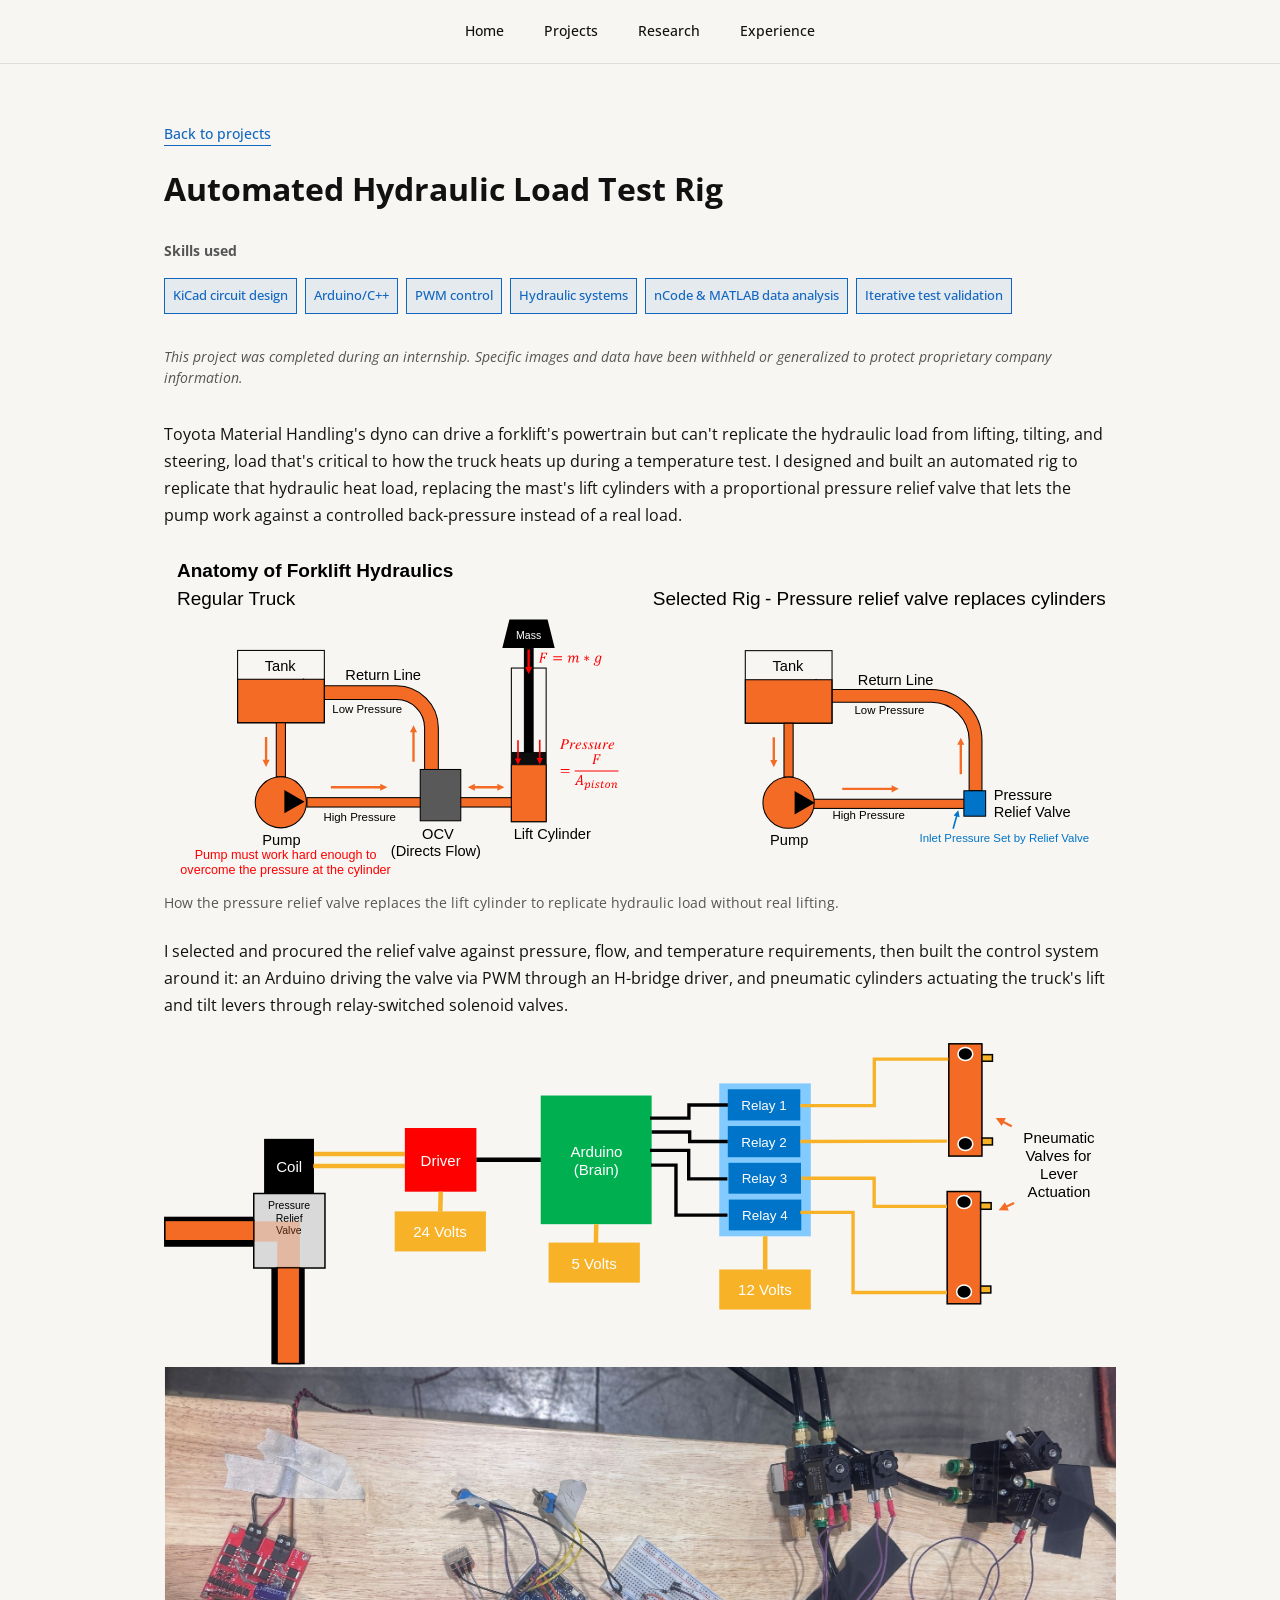
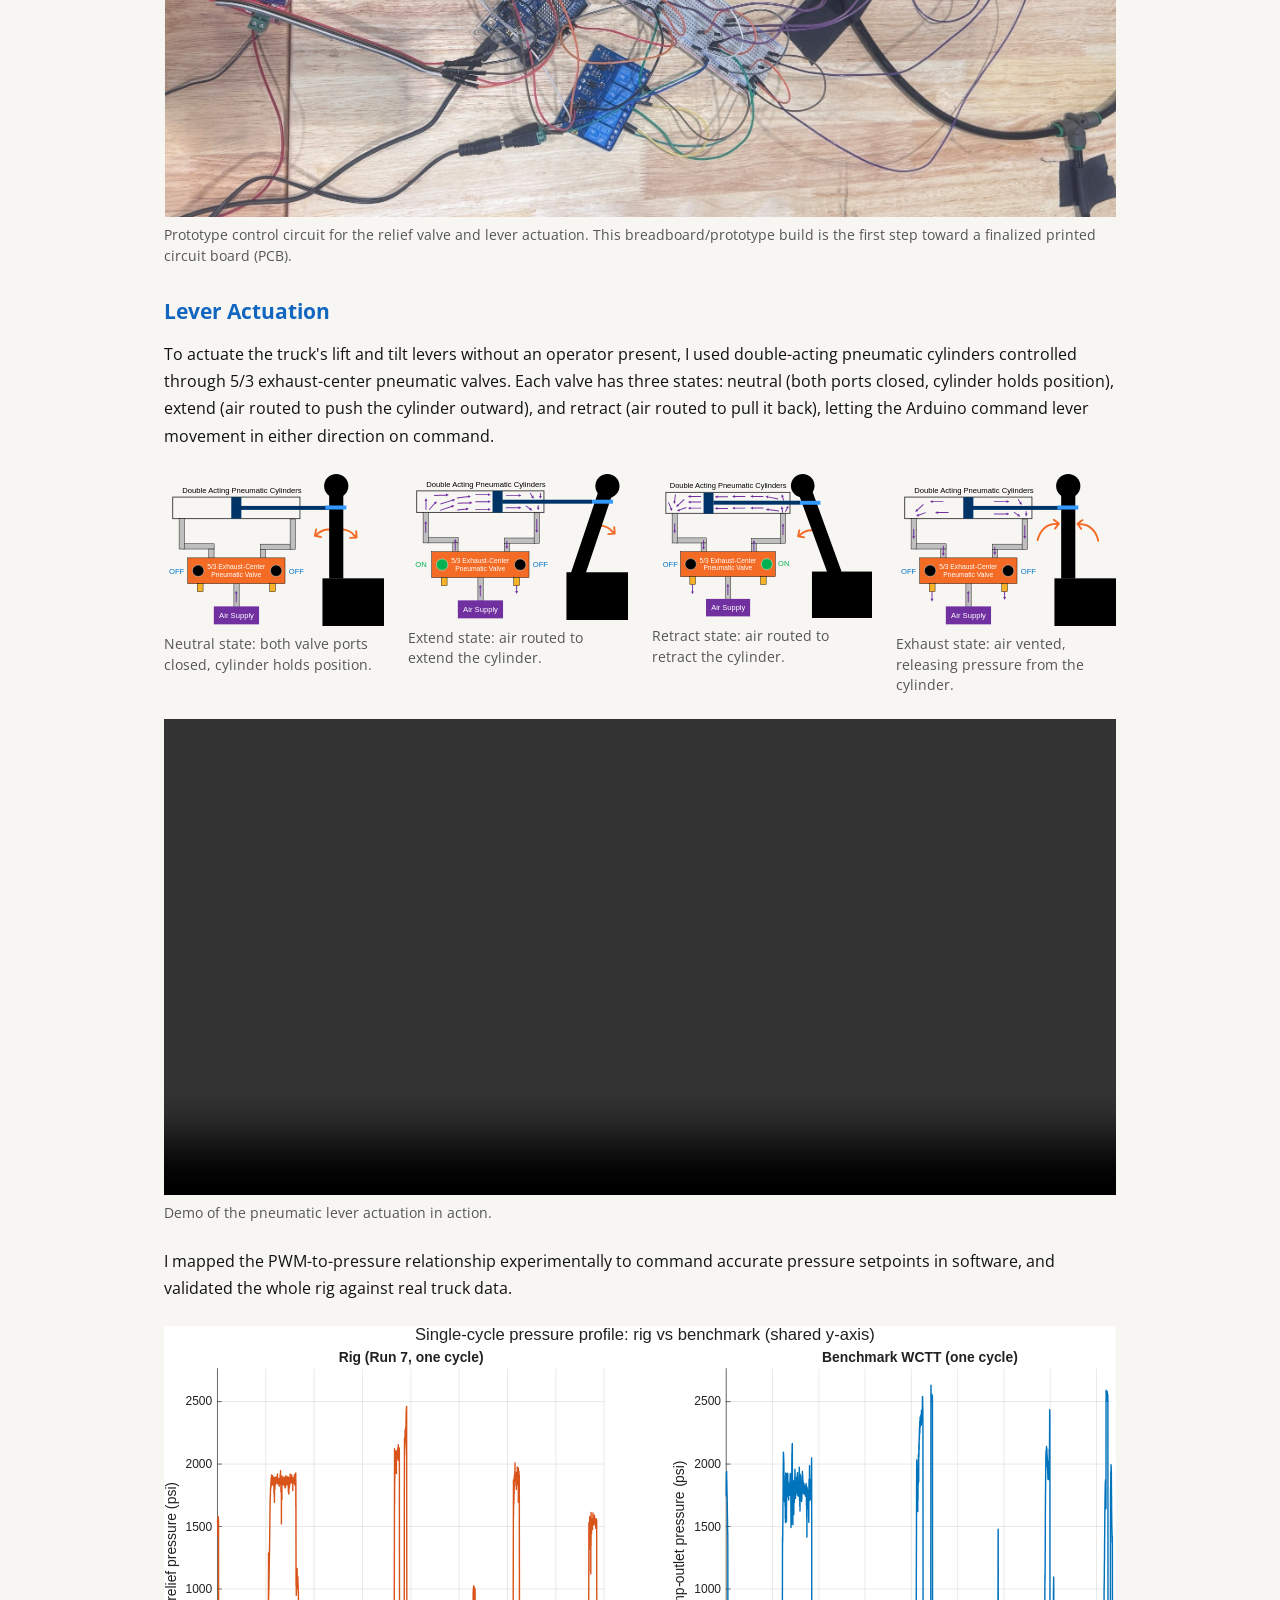
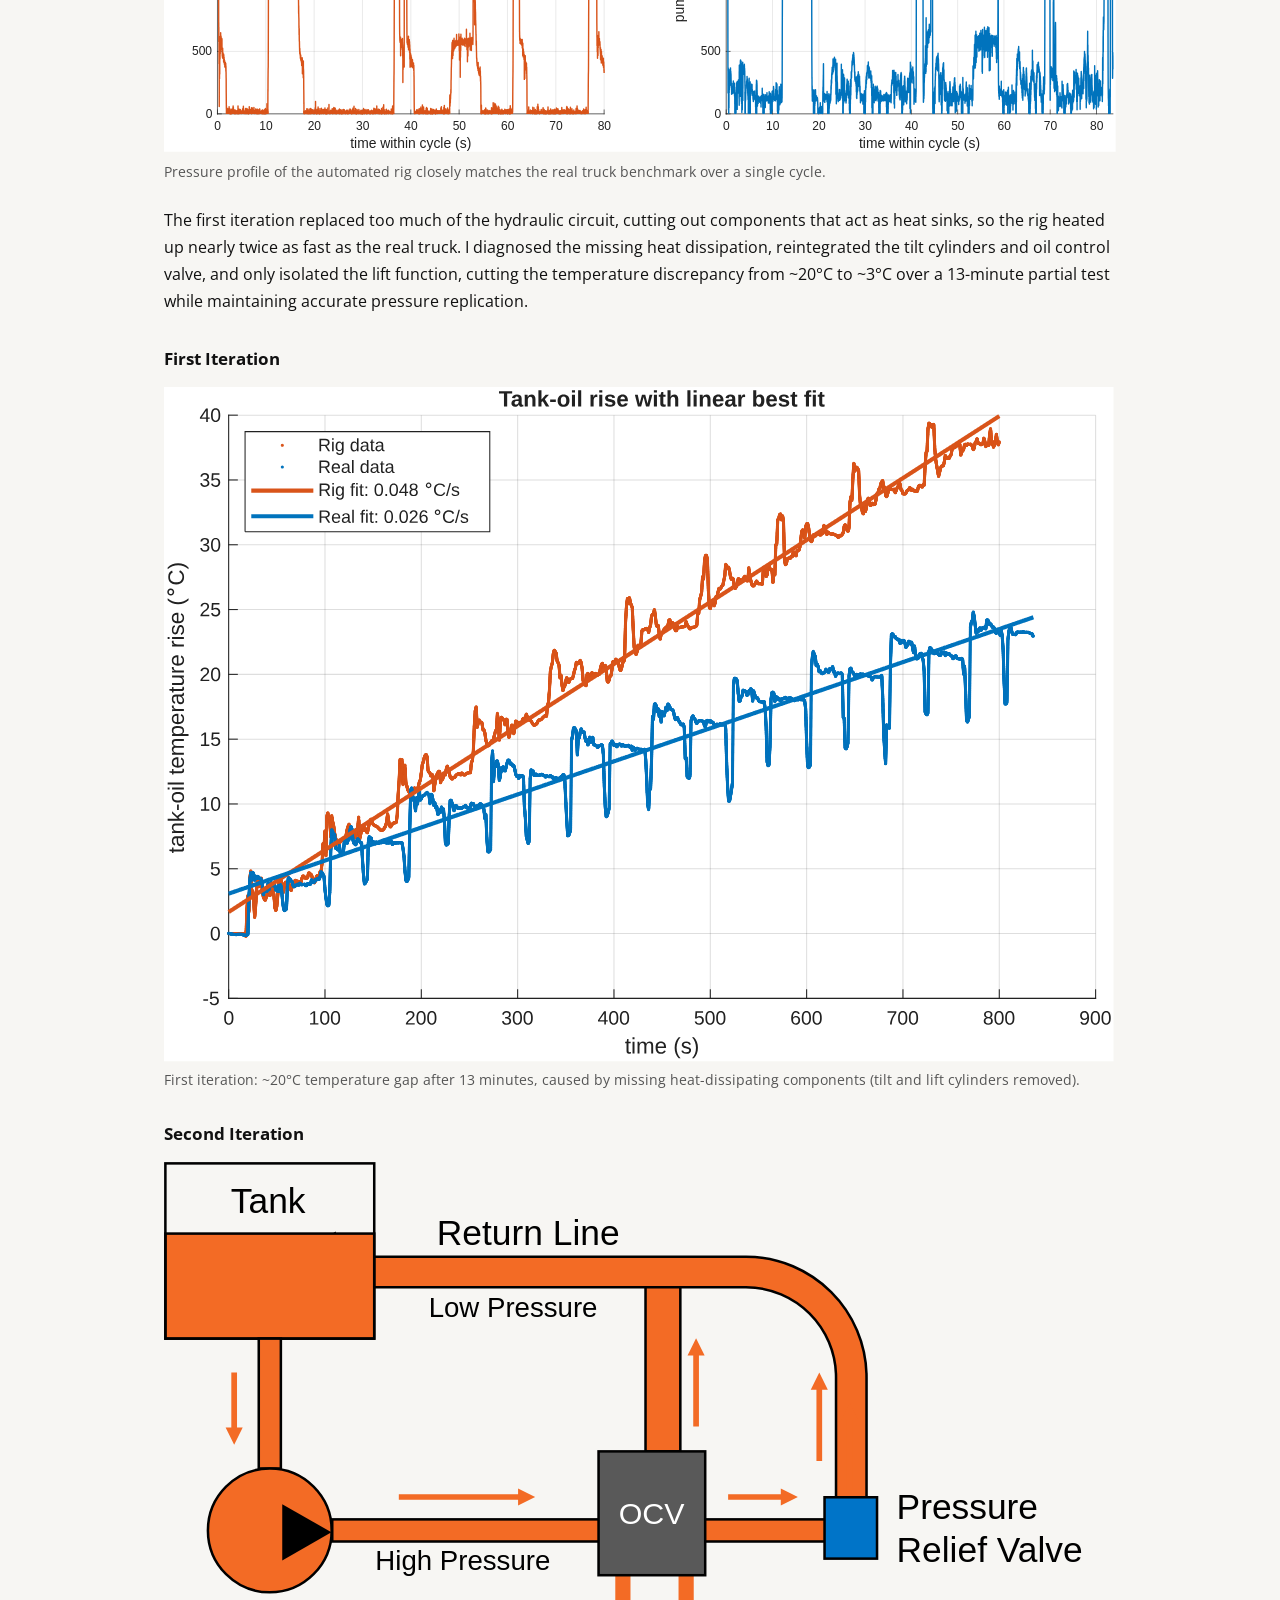
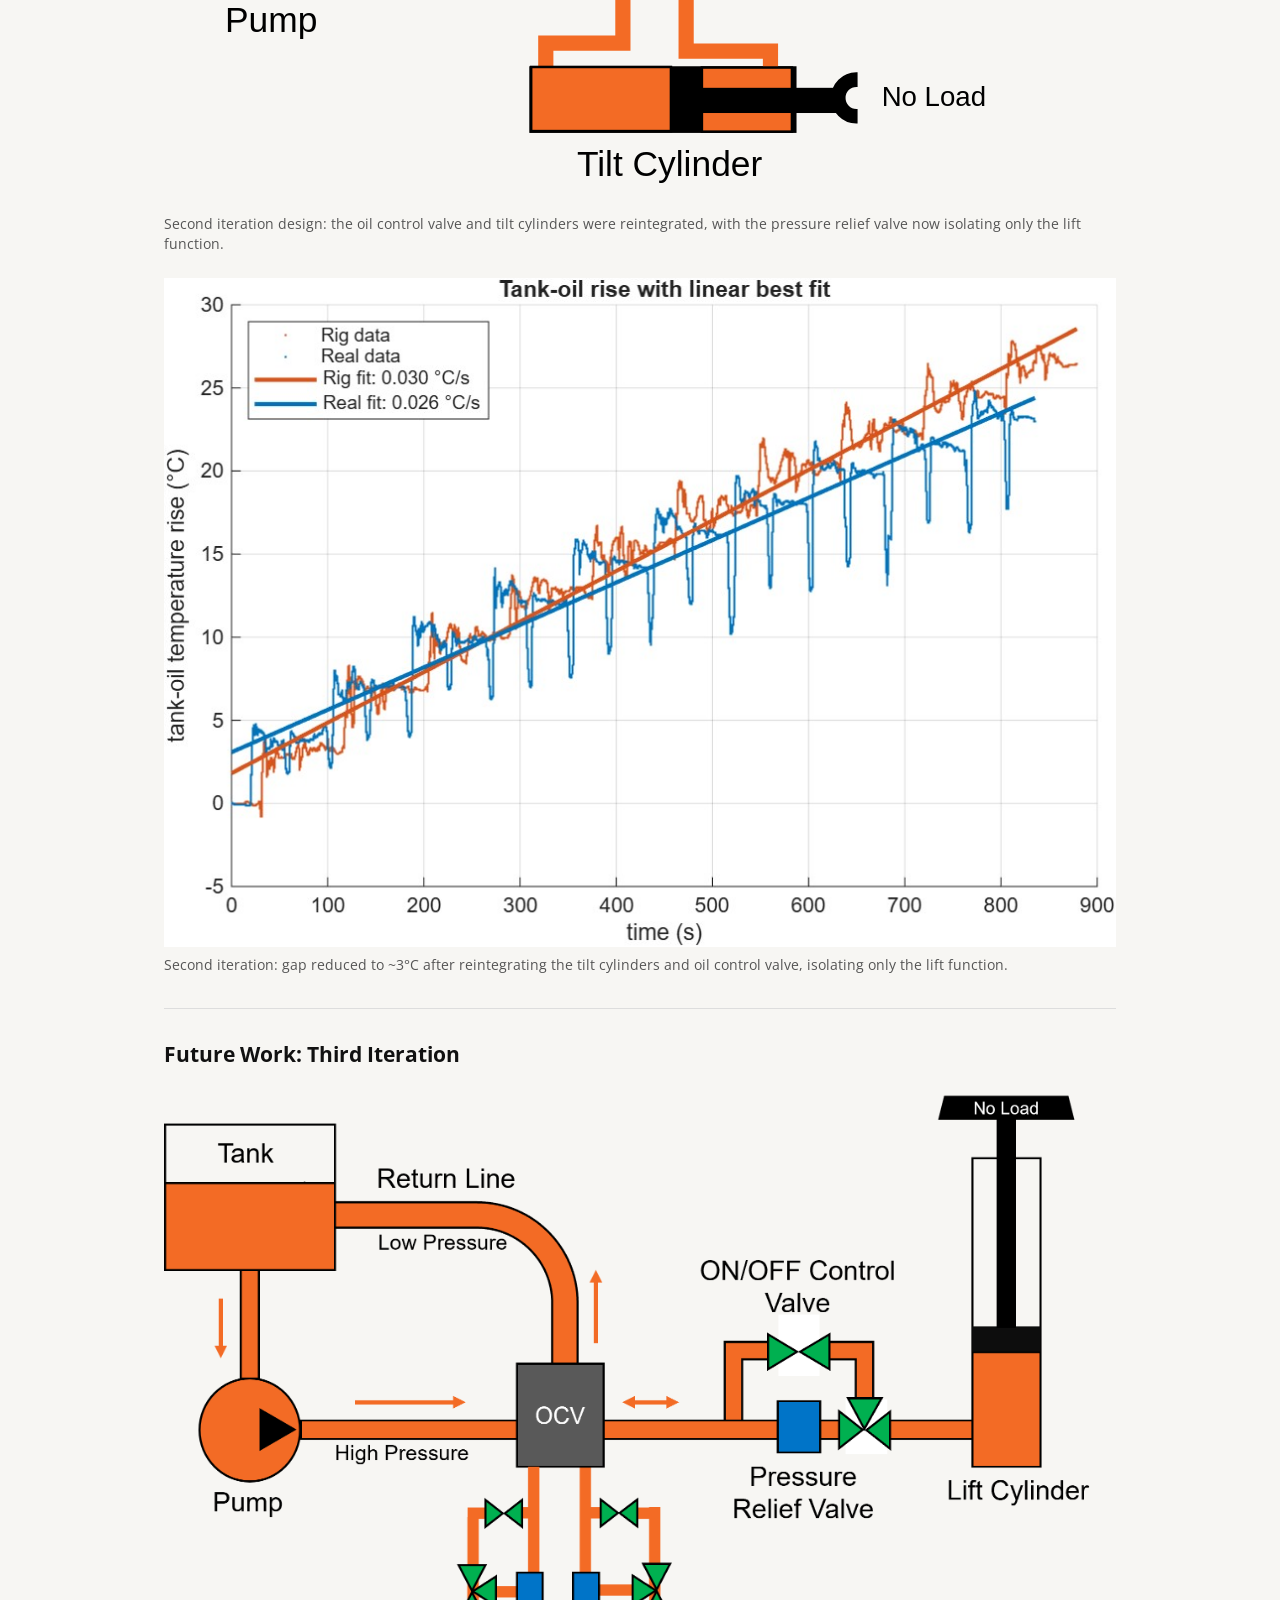
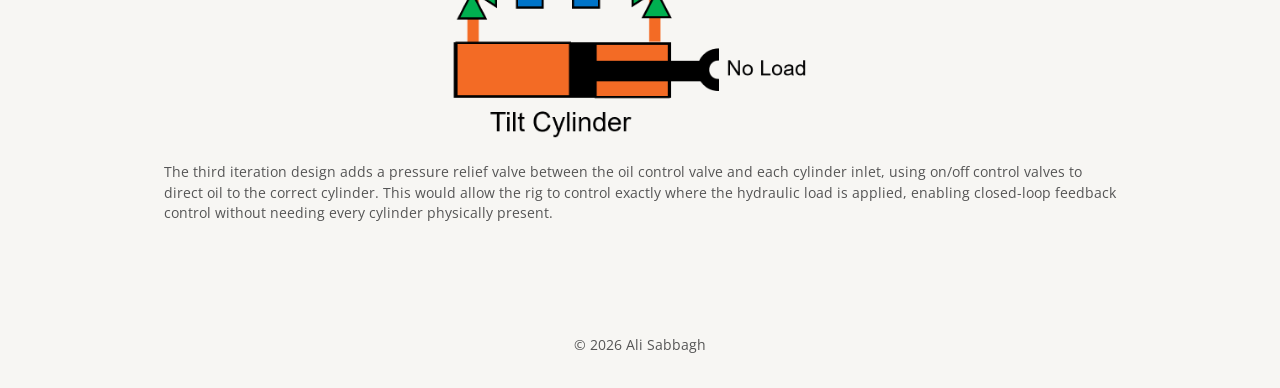
==== projects/project-1.html @ 576a208b "Initial commit: engineering portfolio site Static HTML/CSS/JS portfolio with homepage, project pages" ====
<!DOCTYPE html>
<html lang="en">
<head>
  <meta charset="UTF-8">
  <meta name="viewport" content="width=device-width, initial-scale=1.0">
  <title>Automated Hydraulic Load Test Rig — Ali Sabbagh</title>

  <link rel="preconnect" href="https://fonts.googleapis.com">
  <link rel="preconnect" href="https://fonts.gstatic.com" crossorigin>
  <link href="https://fonts.googleapis.com/css2?family=Open+Sans:wght@400;500;600;700&display=swap" rel="stylesheet">

  <link rel="stylesheet" href="../css/style.css">
</head>
<body>

  <nav class="site-nav">
    <ul class="site-nav__list">
      <li><a class="site-nav__link" href="../index.html#home">Home</a></li>
      <li><a class="site-nav__link" href="../index.html#projects">Projects</a></li>
      <li><a class="site-nav__link" href="../index.html#research">Research</a></li>
      <li><a class="site-nav__link" href="../index.html#experience">Experience</a></li>
    </ul>
  </nav>

  <main>
    <div class="container page-body">

      <a class="back-link" href="../index.html#projects">Back to projects</a>

      <h1 class="page-title">Automated Hydraulic Load Test Rig</h1>

      <div class="skills-label">Skills used</div>
      <ul class="skills-list">
        <li>KiCad circuit design</li>
        <li>Arduino/C++</li>
        <li>PWM control</li>
        <li>Hydraulic systems</li>
        <li>nCode &amp; MATLAB data analysis</li>
        <li>Iterative test validation</li>
      </ul>

      <p class="disclaimer">This project was completed during an internship. Specific images and data have been withheld or generalized to protect proprietary company information.</p>

      <div class="page-content">

        <!-- Section 2: System design -->
        <p>
          Toyota Material Handling's dyno can drive a forklift's powertrain
          but can't replicate the hydraulic load from lifting, tilting, and
          steering, load that's critical to how the truck heats up during a
          temperature test. I designed and built an automated rig to
          replicate that hydraulic heat load, replacing the mast's lift
          cylinders with a proportional pressure relief valve that lets the
          pump work against a controlled back-pressure instead of a real
          load.
        </p>
        <figure class="content-figure">
          <img class="content-image" src="../images/hydraulicSystems.svg" alt="Schematic comparing a regular truck's hydraulics to the rig's setup">
          <figcaption class="content-caption">How the pressure relief valve replaces the lift cylinder to replicate hydraulic load without real lifting.</figcaption>
        </figure>

        <!-- Section 3: Control system -->
        <p>
          I selected and procured the relief valve against pressure, flow,
          and temperature requirements, then built the control system around
          it: an Arduino driving the valve via PWM through an H-bridge
          driver, and pneumatic cylinders actuating the truck's lift and tilt
          levers through relay-switched solenoid valves.
        </p>
        <figure class="content-figure">
          <img class="content-image content-image--contain" src="../images/circuit.svg" alt="Control circuit block diagram and photo of the built prototype circuit">
          <figcaption class="content-caption">Prototype control circuit for the relief valve and lever actuation. This breadboard/prototype build is the first step toward a finalized printed circuit board (PCB).</figcaption>
        </figure>

        <!-- Lever actuation -->
        <h2 class="content-heading content-heading--accent">Lever Actuation</h2>
        <p>
          To actuate the truck's lift and tilt levers without an operator
          present, I used double-acting pneumatic cylinders controlled
          through 5/3 exhaust-center pneumatic valves. Each valve has three
          states: neutral (both ports closed, cylinder holds position),
          extend (air routed to push the cylinder outward), and retract
          (air routed to pull it back), letting the Arduino command lever
          movement in either direction on command.
        </p>

        <div class="diagram-grid">
          <figure class="content-figure">
            <img class="content-image content-image--contain" src="../images/actuator1.svg" alt="Baseline pneumatic valve diagram in the neutral state">
            <figcaption class="content-caption">Neutral state: both valve ports closed, cylinder holds position.</figcaption>
          </figure>
          <figure class="content-figure">
            <img class="content-image content-image--contain" src="../images/actuatorExtend.svg" alt="Pneumatic valve diagram in the extend state">
            <figcaption class="content-caption">Extend state: air routed to extend the cylinder.</figcaption>
          </figure>
          <figure class="content-figure">
            <img class="content-image content-image--contain" src="../images/actuatorRetract.svg" alt="Pneumatic valve diagram in the retract state">
            <figcaption class="content-caption">Retract state: air routed to retract the cylinder.</figcaption>
          </figure>
          <figure class="content-figure">
            <img class="content-image content-image--contain" src="../images/actuatorExaust.svg" alt="Pneumatic valve diagram in the exhaust state">
            <figcaption class="content-caption">Exhaust state: air vented, releasing pressure from the cylinder.</figcaption>
          </figure>
        </div>

        <figure class="content-figure">
          <video class="content-video" controls muted preload="metadata">
            <source src="../images/actuatorDemo.mp4" type="video/mp4">
            Your browser does not support playback of this video format.
          </video>
          <figcaption class="content-caption">Demo of the pneumatic lever actuation in action.</figcaption>
        </figure>

        <!-- Section 4: Validation -->
        <p>
          I mapped the PWM-to-pressure relationship experimentally to
          command accurate pressure setpoints in software, and validated the
          whole rig against real truck data.
        </p>
        <figure class="content-figure">
          <img class="content-image" src="../images/rig_vs_benchmark_pressure.svg" alt="Pressure profile comparison between the rig and the real truck benchmark">
          <figcaption class="content-caption">Pressure profile of the automated rig closely matches the real truck benchmark over a single cycle.</figcaption>
        </figure>

        <!-- Section 5: Iteration results -->
        <p>
          The first iteration replaced too much of the hydraulic circuit,
          cutting out components that act as heat sinks, so the rig heated up
          nearly twice as fast as the real truck. I diagnosed the missing
          heat dissipation, reintegrated the tilt cylinders and oil control
          valve, and only isolated the lift function, cutting the
          temperature discrepancy from ~20&deg;C to ~3&deg;C over a
          13-minute partial test while maintaining accurate pressure
          replication.
        </p>
        <h3 class="content-subheading">First Iteration</h3>
        <figure class="content-figure">
          <img class="content-image" src="../images/tempGraph_iteration1.svg" alt="Temperature graph from the first iteration of the rig">
          <figcaption class="content-caption">First iteration: ~20&deg;C temperature gap after 13 minutes, caused by missing heat-dissipating components (tilt and lift cylinders removed).</figcaption>
        </figure>

        <h3 class="content-subheading">Second Iteration</h3>
        <figure class="content-figure">
          <img class="content-image content-image--contain" src="../images/secondIteration_diagram.svg" alt="Schematic of the second iteration's hydraulic setup">
          <figcaption class="content-caption">Second iteration design: the oil control valve and tilt cylinders were reintegrated, with the pressure relief valve now isolating only the lift function.</figcaption>
        </figure>

        <figure class="content-figure">
          <img class="content-image" src="../images/tempGraph_iteration2.svg" alt="Temperature graph from the second iteration of the rig">
          <figcaption class="content-caption">Second iteration: gap reduced to ~3&deg;C after reintegrating the tilt cylinders and oil control valve, isolating only the lift function.</figcaption>
        </figure>

      </div>

      <div class="future-work">
        <h2 class="content-heading">Future Work: Third Iteration</h2>
        <figure class="content-figure">
          <img class="content-image content-image--contain" src="../images/tmh_hydraulic_finalDiagram.png" alt="Diagram of the third iteration hydraulic system concept">
          <figcaption class="content-caption">
            The third iteration design adds a pressure relief valve between
            the oil control valve and each cylinder inlet, using on/off
            control valves to direct oil to the correct cylinder. This would
            allow the rig to control exactly where the hydraulic load is
            applied, enabling closed-loop feedback control without needing
            every cylinder physically present.
          </figcaption>
        </figure>
      </div>

    </div>
  </main>

  <footer class="site-footer">
    <p>&copy; 2026 Ali Sabbagh</p>
  </footer>

  <script src="../js/main.js"></script>
</body>
</html>
---- css/style.css ----
/* =========================================================
   Design tokens
   Swap these values to re-skin the whole site from one place.
   ========================================================= */
:root {
  --color-bg: #F7F6F3;
  --color-text: #111111;
  --color-accent: #1166C0;
  --color-border: #DDDDDD;
  --color-muted: #555555;

  --font-base: 'Open Sans', -apple-system, BlinkMacSystemFont, 'Segoe UI', sans-serif;

  --content-max-width: 1000px;

  /* =======================================================
     Spacing grid — every margin, padding, and gap in this file
     resolves to one of these. Nothing outside this scale. */
  --space-1: 8px;
  --space-2: 16px;
  --space-3: 24px;
  --space-4: 32px;
  --space-5: 40px;
  --space-6: 48px;
  --space-7: 56px;
  --space-8: 64px;
  --space-9: 72px;
  --space-10: 80px;
  --space-12: 96px;

  --content-padding: var(--space-3);
  --nav-height: var(--space-8);

  /* Semantic spacing — named by role, each pinned to a grid step:
     - space-block:    between content blocks within a section (paragraphs, images, thumbnails)
     - space-title:    between a section/page title and the content below it
     - space-subtitle: between a sub-heading and the content it introduces
     - space-section:  padding between major homepage sections (Hero/About/Projects/Research/Experience) */
  --space-block: var(--space-3);
  --space-title: var(--space-4);
  --space-subtitle: var(--space-2);
  --space-section: var(--space-12);
  --space-section-mobile: var(--space-7);

  /* =======================================================
     Typography scale — size / weight / line-height per level.
     Line heights run generous (1.5+) for readability in dense
     technical descriptions. */
  --text-display-size: 2.5rem;   /* hero name */
  --text-display-weight: 700;
  --text-display-line: 1.15;

  --text-h1-size: 2rem;          /* page-level title */
  --text-h1-weight: 700;
  --text-h1-line: 1.2;

  --text-h2-size: 1.75rem;       /* homepage section titles */
  --text-h2-weight: 700;
  --text-h2-line: 1.25;

  --text-h3-size: 1.3rem;        /* in-page sub-section heading, e.g. "Future Work" */
  --text-h3-weight: 700;
  --text-h3-line: 1.3;

  --text-subheader-size: 1.05rem; /* e.g. "First Iteration", experience role */
  --text-subheader-weight: 700;
  --text-subheader-line: 1.4;

  --text-body-size: 1rem;
  --text-body-weight: 400;
  --text-body-line: 1.7;

  --text-small-size: 0.9rem;      /* nav links, thumbnail subtitles, dates */
  --text-small-weight: 400;
  --text-small-line: 1.5;

  --text-caption-size: 0.85rem;   /* image captions, footer */
  --text-caption-weight: 400;
  --text-caption-line: 1.5;

  --text-tag-size: 0.8rem;        /* skill tags */
  --text-tag-weight: 500;
  --text-tag-line: 1.4;
}

/* =========================================================
   Reset
   ========================================================= */
* {
  box-sizing: border-box;
}

html {
  scroll-behavior: smooth;
  /* Offset anchor scrolling so section tops aren't hidden under the fixed nav */
  scroll-padding-top: var(--nav-height);
}

body {
  margin: 0;
  background-color: var(--color-bg);
  color: var(--color-text);
  font-family: var(--font-base);
  font-size: var(--text-body-size);
  font-weight: var(--text-body-weight);
  line-height: var(--text-body-line);
  -webkit-font-smoothing: antialiased;
}

img {
  max-width: 100%;
  display: block;
}

a {
  color: inherit;
  text-decoration: none;
}

ul {
  margin: 0;
  padding: 0;
  list-style: none;
}

h1, h2, h3, p {
  margin: 0;
}

/* Respect reduced-motion preferences for every animation/transition on the site */
@media (prefers-reduced-motion: reduce) {
  *, *::before, *::after {
    animation-duration: 0.001ms !important;
    animation-iteration-count: 1 !important;
    transition-duration: 0.001ms !important;
  }

  html {
    scroll-behavior: auto;
  }
}

/* =========================================================
   Layout helpers
   ========================================================= */
.container {
  max-width: var(--content-max-width);
  margin: 0 auto;
  padding: 0 var(--content-padding);
}

.section {
  padding: var(--space-section) 0;
  border-bottom: 1px solid var(--color-border);
}

.section:last-of-type {
  border-bottom: none;
}

/* Left-aligned section title, full width, with content stacked below it
   (Projects / Research / Experience) */
.section-layout {
  display: flex;
  flex-direction: column;
  gap: var(--space-title);
}

.section-heading {
  font-size: var(--text-h2-size);
  font-weight: var(--text-h2-weight);
  line-height: var(--text-h2-line);
  text-align: left;
  margin: 0;
}

.section-layout__content {
  width: 100%;
}

/* =========================================================
   Top navigation
   Fixed + centered, hairline bottom border instead of a shadow.
   ========================================================= */
.site-nav {
  position: fixed;
  top: 0;
  left: 0;
  right: 0;
  min-height: var(--nav-height);
  display: flex;
  align-items: center;
  justify-content: center;
  background-color: var(--color-bg);
  border-bottom: 1px solid var(--color-border);
  padding: 0 var(--content-padding);
  z-index: 100;
}

.site-nav__list {
  display: flex;
  flex-wrap: wrap;
  justify-content: center;
  gap: 8px 40px;
}

.site-nav__link {
  display: inline-block;
  font-size: var(--text-small-size);
  font-weight: 500;
  line-height: var(--text-small-line);
  color: var(--color-text);
  padding: var(--space-1) 0;
  border-bottom: 1px solid transparent;
  transition: border-color 0.35s ease, color 0.35s ease;
}

.site-nav__link:hover,
.site-nav__link.is-active {
  color: var(--color-accent);
  border-bottom-color: var(--color-accent);
}

/* Push page content below the fixed nav */
main {
  padding-top: var(--nav-height);
}

/* =========================================================
   Banner
   Full-width photo; name / tagline sit below it in normal flow.
   ========================================================= */
.banner {
  position: relative;
  width: 100%;
  height: 60vh;
  min-height: 340px;
  overflow: hidden;
}

.banner__image {
  width: 100%;
  height: 100%;
  object-fit: cover;
  /* 0% = show the top of the photo, 100% = show the bottom. Nudge this
     value up or down until the crop looks right. */
  object-position: center 100%;
  opacity: 1;
  animation: fade-in-up 900ms ease-out both;
}

/* Overlaid on the photo, bottom-anchored, with a dark scrim behind it so
   the white text stays readable against any part of the image. */
.banner__caption {
  position: absolute;
  left: 0;
  right: 0;
  bottom: 0;
  padding: var(--space-4) var(--content-padding) var(--space-5);
  background: linear-gradient(to top, rgba(17, 17, 17, 0.65), rgba(17, 17, 17, 0));
  text-align: center;
  animation: fade-in-up 900ms ease-out 150ms both;
}

.banner__name {
  font-size: var(--text-display-size);
  font-weight: var(--text-display-weight);
  line-height: var(--text-display-line);
  color: #FFFFFF;
  margin-bottom: var(--space-1);
}

.banner__tagline {
  font-size: 1.1rem;
  font-weight: 400;
  line-height: var(--text-small-line);
  color: #FFFFFF;
}

@keyframes fade-in-up {
  from {
    opacity: 0;
    transform: translateY(12px);
  }
  to {
    opacity: 1;
    transform: none;
  }
}

/* =========================================================
   About
   Headshot beside bio text; stacks on narrow screens.
   ========================================================= */
.about {
  display: flex;
  align-items: center;
  gap: var(--space-7);
}

.about__photo {
  flex: 0 0 380px;
  width: 380px;
  height: 460px;
  object-fit: cover;
}

.about__bio {
  flex: 1;
  min-width: 0;
}

.about__bio p + p {
  margin-top: var(--space-block);
}

/* Company / lab names called out in the bio */
.accent-name {
  color: var(--color-accent);
  font-weight: 700;
}

/* =========================================================
   Grids (Projects / Research)
   Plain thumbnails, no card chrome.
   ========================================================= */
.thumb-grid {
  display: grid;
  grid-template-columns: repeat(auto-fit, minmax(220px, 1fr));
  gap: var(--space-block);
}

/* Projects: fixed 2 columns so 6 thumbnails form a 2x3 grid */
.thumb-grid--projects {
  grid-template-columns: repeat(2, 1fr);
}

/* Research: exactly 2 thumbnails, stretched to fill the content column */
.thumb-grid--research {
  grid-template-columns: repeat(2, 1fr);
}

.thumb {
  display: block;
  min-width: 0;
}

.thumb__image {
  width: 100%;
  aspect-ratio: 4 / 3;
  object-fit: contain;
  background-color: #FFFFFF;
  border: 1px solid var(--color-accent);
  margin-bottom: var(--space-1);
  transition: opacity 0.35s ease;
}

/* One-off: insets the image slightly so it doesn't touch the border on all
   sides when its aspect ratio is close to the thumbnail box's own 4:3. */
.thumb__image--inset {
  padding: var(--space-2);
}

/* Positions a small company/lab logo badge over the bottom-left corner
   of a thumbnail image */
.thumb__image-wrap {
  position: relative;
}

.thumb__logo {
  position: absolute;
  left: var(--space-1);
  bottom: var(--space-1);
  display: flex;
  align-items: center;
  padding: var(--space-1);
}

/* One-off: a white backing for a logo that isn't already transparent */
.thumb__logo--white-bg {
  background-color: #FFFFFF;
}

.thumb__logo img {
  display: block;
  height: 20px;
  width: auto;
}

.thumb:hover .thumb__image {
  opacity: 0.85;
}

/* Fills the thumbnail box edge-to-edge instead of showing the whole image
   uncropped — used where the source image should fill the frame. */
.thumb__image--fill {
  object-fit: cover;
}

.thumb__title {
  font-size: var(--text-body-size);
  font-weight: 700;
  line-height: var(--text-subheader-line);
}

.thumb__subtitle {
  font-size: var(--text-small-size);
  line-height: var(--text-small-line);
  color: var(--color-muted);
  margin-top: 0;
}

/* =========================================================
   Experience
   Simple list of entries separated by hairlines.
   ========================================================= */
.experience-list {
  display: flex;
  flex-direction: column;
}

.experience-item {
  display: flex;
  justify-content: space-between;
  gap: var(--space-3);
  padding: var(--space-3) 0;
  border-top: 1px solid var(--color-border);
}

.experience-list .experience-item:last-child {
  border-bottom: 1px solid var(--color-border);
}

.experience-item__main {
  flex: 1;
}

.experience-item__role {
  font-size: var(--text-subheader-size);
  font-weight: var(--text-subheader-weight);
  line-height: var(--text-subheader-line);
}

.experience-item__org {
  font-size: var(--text-small-size);
  line-height: var(--text-small-line);
  color: var(--color-accent);
  font-weight: 500;
  margin-top: 0;
}

.experience-item__description {
  margin-top: var(--space-1);
  color: var(--color-muted);
}

.experience-item__dates {
  flex: 0 0 auto;
  font-size: var(--text-small-size);
  line-height: var(--text-small-line);
  color: var(--color-muted);
  white-space: nowrap;
  padding-top: 0;
}

/* =========================================================
   Simple sub-page layout (project / research detail pages)
   ========================================================= */
.page-header__subtitle {
  margin-top: var(--space-1);
  font-size: var(--text-small-size);
  line-height: var(--text-small-line);
  color: var(--color-muted);
}

/* An award/credential tied to a page (e.g. a research grant), styled as
   plain accent-colored text directly under the subtitle. */
.page-header__award {
  margin-top: var(--space-1);
  font-size: var(--text-small-size);
  line-height: var(--text-small-line);
  color: var(--color-accent);
  font-weight: 600;
}

.page-header__award a {
  text-decoration: underline;
  color: inherit;
}

.back-link {
  display: inline-block;
  margin-bottom: var(--space-3);
  font-size: var(--text-small-size);
  line-height: var(--text-small-line);
  font-weight: 500;
  color: var(--color-accent);
  border-bottom: 1px solid var(--color-accent);
}

.page-body {
  padding-top: var(--space-7);
  padding-bottom: var(--space-10);
}

.page-body p + p {
  margin-top: var(--space-block);
}

.page-hero {
  width: 100%;
  aspect-ratio: 16 / 7;
  object-fit: cover;
  margin-bottom: var(--space-block);
}

/* Title sits below the hero image, left-aligned */
.page-title {
  font-size: var(--text-h1-size);
  font-weight: var(--text-h1-weight);
  line-height: var(--text-h1-line);
  text-align: left;
  margin-bottom: var(--space-title);
}

/* When a subtitle directly follows the title (research pages), the two
   read as one heading block, so they sit close together instead of using
   the larger gap meant to separate the title from the page's content. */
.page-title--with-subtitle {
  margin-bottom: var(--space-1);
}

/* Spans the full centered container, matching the rest of the page */
.page-content {
  width: 100%;
}

.skills-label {
  margin-top: var(--space-title);
  font-size: var(--text-small-size);
  line-height: var(--text-small-line);
  font-weight: 700;
  color: var(--color-muted);
}

.skills-list {
  display: flex;
  flex-wrap: wrap;
  gap: var(--space-1);
  margin-top: var(--space-subtitle);
  margin-bottom: var(--space-title);
}

/* When "Skills" is its own content-heading (not the top-of-page skills-label
   pattern), the heading's own bottom margin already provides the gap. */
.content-heading + .skills-list {
  margin-top: 0;
}

/* Confidentiality note directly below the skills tags */
.disclaimer {
  font-style: italic;
  font-size: var(--text-small-size);
  line-height: var(--text-small-line);
  color: var(--color-muted);
  margin-bottom: var(--space-title);
}

/* Each skill as a compact, low-emphasis tag: thin border, light tinted
   background, small text — sits below captions in the type hierarchy. */
.skills-list li {
  padding: var(--space-1);
  border: 1px solid var(--color-accent);
  background: color-mix(in srgb, var(--color-accent) 8%, var(--color-bg));
  color: var(--color-accent);
  font-weight: var(--text-tag-weight);
  font-size: var(--text-tag-size);
  line-height: var(--text-tag-line);
}

/* Supporting images inline within project write-ups: each sits directly
   below the paragraph it illustrates, same width as the body text column.
   Uses the same block spacing as paragraph-to-paragraph gaps, so the whole
   page reads on one consistent vertical rhythm. */
.content-figure {
  margin: var(--space-block) 0 0;
}

/* A paragraph that follows an image needs its own top spacing, since it's
   no longer an adjacent sibling of the previous paragraph. */
.content-figure + p,
.image-pair + p {
  margin-top: var(--space-block);
}

/* Bulleted list within a project write-up (e.g. Approach steps) */
.content-list {
  list-style: disc;
  padding-left: var(--space-3);
  margin-top: 0;
}

.content-list li {
  color: var(--color-text);
}

.content-list li + li {
  margin-top: var(--space-1);
}

/* A sub-list nested inside a bullet, one level down */
.content-list .content-list {
  list-style: circle;
  margin-top: var(--space-1);
}

p + .content-list,
.content-list + p,
.content-figure + .content-list,
.image-pair + .content-list {
  margin-top: var(--space-block);
}

/* Lets a wide table scroll on its own instead of the whole page */
.table-scroll {
  overflow-x: auto;
  margin-top: var(--space-block);
}

/* Simple data table (e.g. before/after measurements). Hairline borders
   only — no card chrome. "Before" values read muted, "after" in accent. */
.data-table {
  width: 100%;
  border-collapse: collapse;
}

.table-scroll .data-table {
  margin-top: 0;
}

.data-table th,
.data-table td {
  padding: var(--space-2);
  border-bottom: 1px solid var(--color-border);
  text-align: left;
  font-size: var(--text-small-size);
  line-height: var(--text-small-line);
}

.data-table th {
  font-weight: 700;
  color: var(--color-text);
}

.data-table__before {
  color: var(--color-muted);
}

.data-table__after {
  color: var(--color-accent);
  font-weight: 700;
}

/* A headline achievement called out within a Result section */
.result-highlight {
  font-size: var(--text-h2-size);
  font-weight: 700;
  color: var(--color-accent);
  margin-bottom: var(--space-1);
}

.result-highlight + p {
  margin-top: 0;
}

/* A single prominent before/after stat, e.g. a headline time savings */
.stat-highlight {
  margin-top: var(--space-block);
  text-align: center;
  font-size: var(--text-h2-size);
  font-weight: 700;
}

.stat-highlight__before {
  color: var(--color-muted);
}

.stat-highlight__arrow {
  color: var(--color-muted);
  padding: 0 var(--space-2);
}

.stat-highlight__after {
  color: var(--color-accent);
}

/* Two-column before/after flowchart (e.g. Old Process vs New Process).
   A hairline divider separates the columns; steps stack with a small
   arrow between them to show sequence within each column. */
.flow {
  display: grid;
  grid-template-columns: 1fr 1fr;
  gap: var(--space-4);
  margin-top: var(--space-block);
}

.flow__column--new {
  border-left: 1px solid var(--color-border);
  padding-left: var(--space-4);
}

.flow__column-title {
  font-size: var(--text-subheader-size);
  font-weight: var(--text-subheader-weight);
  line-height: var(--text-subheader-line);
  margin-bottom: var(--space-2);
}

.flow__step {
  border: 1px solid var(--color-border);
  padding: var(--space-2);
  font-size: var(--text-small-size);
  line-height: var(--text-small-line);
}

.flow__arrow {
  text-align: center;
  color: var(--color-muted);
  padding: var(--space-1) 0;
}

.content-image {
  width: 100%;
  display: block;
}

/* Displayed at native aspect ratio, never cropped */
.content-image--contain {
  height: auto;
  object-fit: contain;
}

.content-caption {
  margin-top: var(--space-1);
  font-size: var(--text-caption-size);
  line-height: var(--text-caption-line);
  color: var(--color-muted);
}

/* Inline HTML5 video, sized the same as the page's images */
.content-video {
  width: 100%;
  display: block;
  background-color: #000000;
}

/* Crops a portrait-orientation (phone-shot) video into a compact box
   instead of letterboxing it at full height; object-fit: cover trims the
   top/bottom of the frame like the page-hero image crop does. */
.content-video--portrait {
  width: 100%;
  max-width: 320px;
  aspect-ratio: 4 / 5;
  object-fit: cover;
  margin: 0 auto;
}

/* A row of small diagrams illustrating a sequence of states (e.g. valve
   positions) — 4 across on wide screens, collapsing at narrower widths. */
.diagram-grid {
  display: grid;
  grid-template-columns: repeat(4, 1fr);
  gap: var(--space-block);
  margin-top: var(--space-block);
}

.diagram-grid .content-figure {
  margin-top: 0;
  min-width: 0;
}

/* Two figures shown side by side (e.g. before/after comparisons) */
.image-pair {
  display: grid;
  grid-template-columns: 1fr 1fr;
  gap: var(--space-block);
  margin-top: var(--space-block);
}

.image-pair .content-figure {
  margin-top: 0;
  min-width: 0;
}

/* Fixed height (rather than each image's own natural aspect ratio) so two
   paired images always line up at the same height, regardless of source
   aspect ratio. object-fit: contain still prevents any cropping. */
.image-pair .content-image {
  height: 280px;
  object-fit: contain;
}

/* Sub-section heading within a project write-up (e.g. "Future Work",
   or repeated section labels like Objective/Approach/Result/Skills) */
.content-heading {
  font-size: var(--text-h3-size);
  font-weight: var(--text-h3-weight);
  line-height: var(--text-h3-line);
  margin: 0 0 var(--space-subtitle);
}

/* When used as a repeated section label directly inside the content column,
   each one needs its own top spacing — except the first, which already
   gets its gap from .page-title's margin-bottom. */
.page-content > .content-heading {
  margin-top: var(--space-title);
}

.page-content > .content-heading:first-child {
  margin-top: 0;
}

/* One-off: an accent-colored variant for a heading that should stand out */
.content-heading--accent {
  color: var(--color-accent);
}

/* One level below .content-heading: labels a sub-part of a section
   (e.g. "First Iteration" / "Second Iteration" within Iteration Results) */
.content-subheading {
  font-size: var(--text-subheader-size);
  font-weight: var(--text-subheader-weight);
  line-height: var(--text-subheader-line);
  margin: var(--space-title) 0 0;
}

.content-subheading + .content-figure {
  margin-top: var(--space-subtitle);
}

/* A trailing section, set off from the paragraphs above with a hairline rule */
.future-work {
  width: 100%;
  margin-top: var(--space-title);
  padding-top: var(--space-title);
  border-top: 1px solid var(--color-border);
}

/* =========================================================
   Footer
   ========================================================= */
.site-footer {
  text-align: center;
  padding: var(--space-4) 0;
  color: var(--color-muted);
  font-size: var(--text-caption-size);
  line-height: var(--text-caption-line);
}

/* =========================================================
   Responsive
   ========================================================= */

/* Tablet (iPad portrait and similar): the fixed-width headshot leaves the
   bio column too narrow at these widths, so shrink it instead of stacking. */
@media (max-width: 820px) {
  .about__photo {
    flex-basis: 260px;
    width: 260px;
    height: 320px;
  }

  .diagram-grid {
    grid-template-columns: repeat(2, 1fr);
  }
}

@media (max-width: 640px) {
  .site-nav__list {
    gap: 8px 16px;
  }

  .about {
    flex-direction: column;
    text-align: center;
  }

  .about__photo {
    width: 100%;
    max-width: 320px;
    height: auto;
    aspect-ratio: 380 / 460;
  }

  .thumb-grid--projects,
  .thumb-grid--research {
    grid-template-columns: 1fr;
  }

  .image-pair {
    grid-template-columns: 1fr;
  }

  .image-pair .content-image {
    height: 220px;
  }

  .diagram-grid {
    grid-template-columns: 1fr;
  }

  .flow {
    grid-template-columns: 1fr;
  }

  .flow__column--new {
    border-left: none;
    border-top: 1px solid var(--color-border);
    padding-left: 0;
    padding-top: var(--space-4);
  }

  .stat-highlight {
    font-size: 1.5rem;
  }

  .experience-item {
    flex-direction: column;
  }

  .banner__name {
    font-size: 1.9rem;
  }

  .banner__tagline {
    font-size: 1rem;
  }

  .section-heading {
    font-size: 1.5rem;
  }

  .page-title {
    font-size: 1.6rem;
  }

  .content-heading {
    font-size: 1.15rem;
  }

  .content-subheading {
    font-size: 1rem;
  }

  .section {
    padding: var(--space-section-mobile) 0;
  }
}
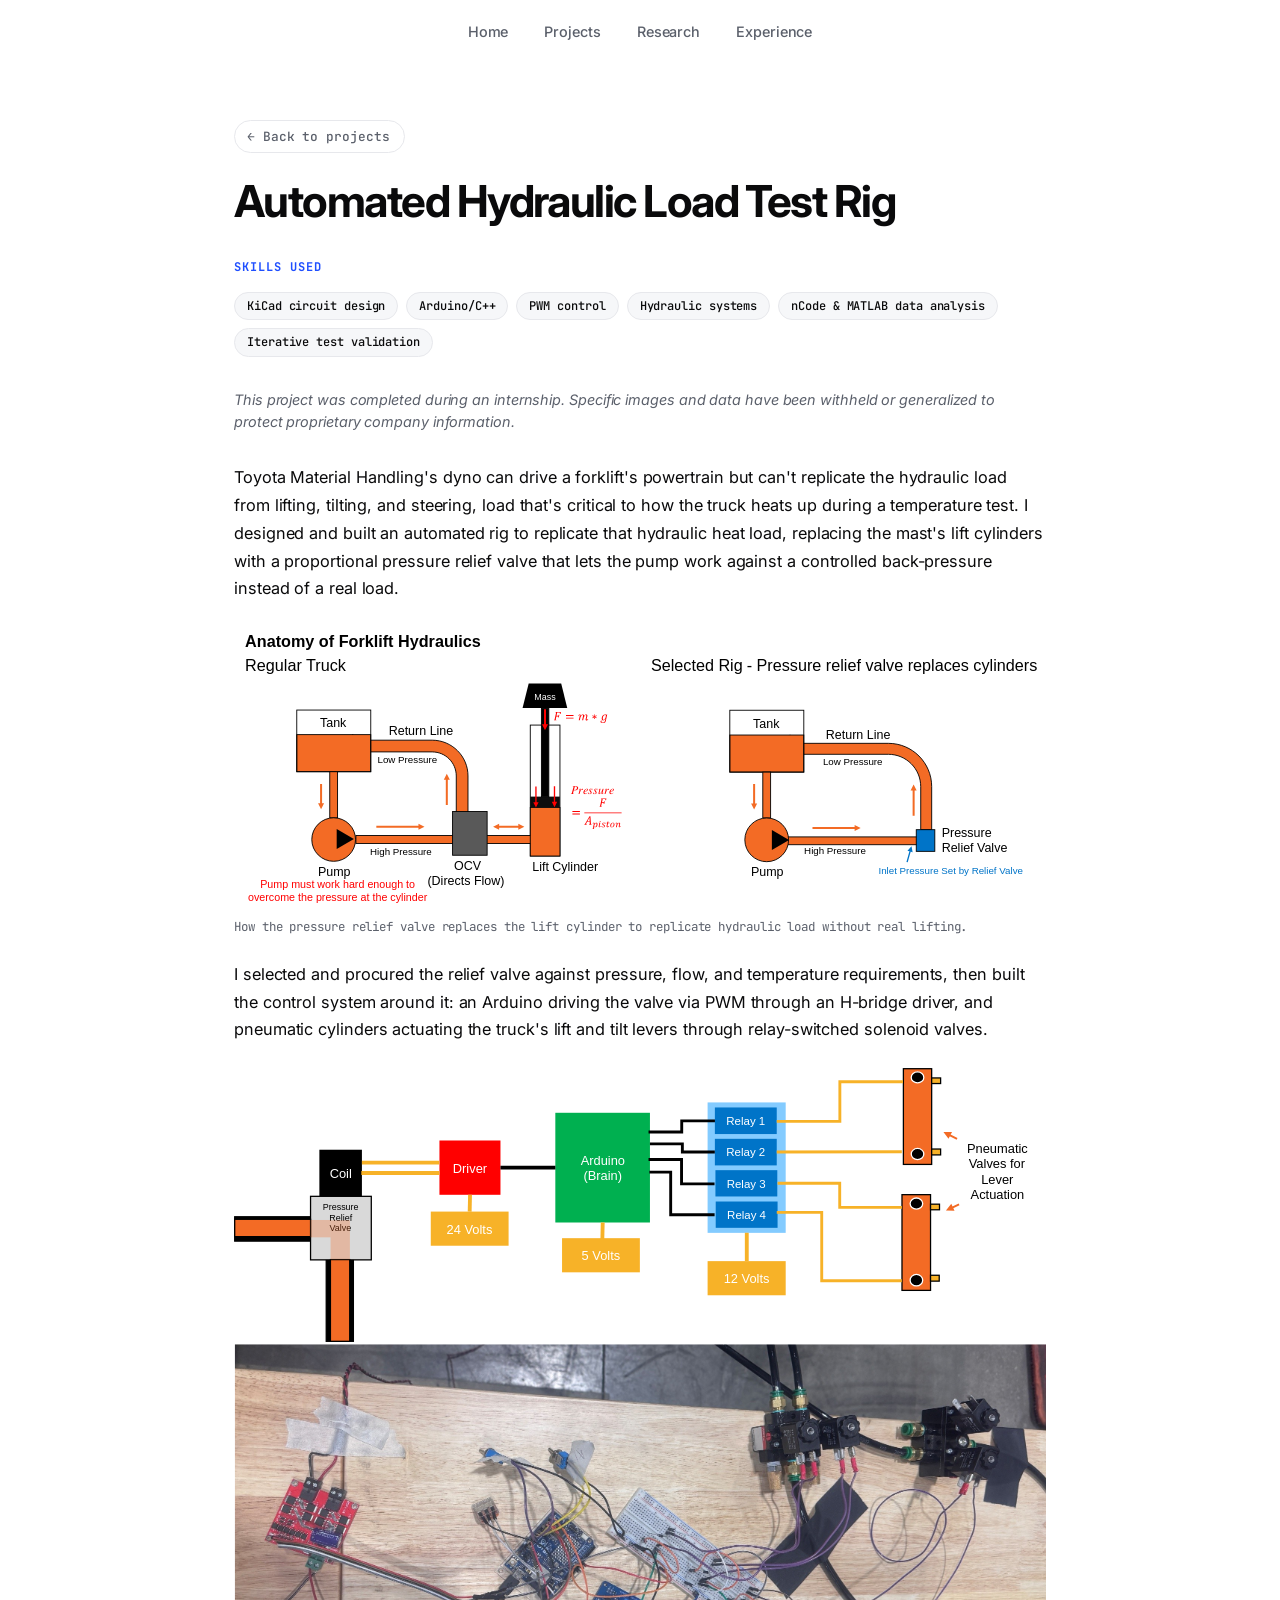
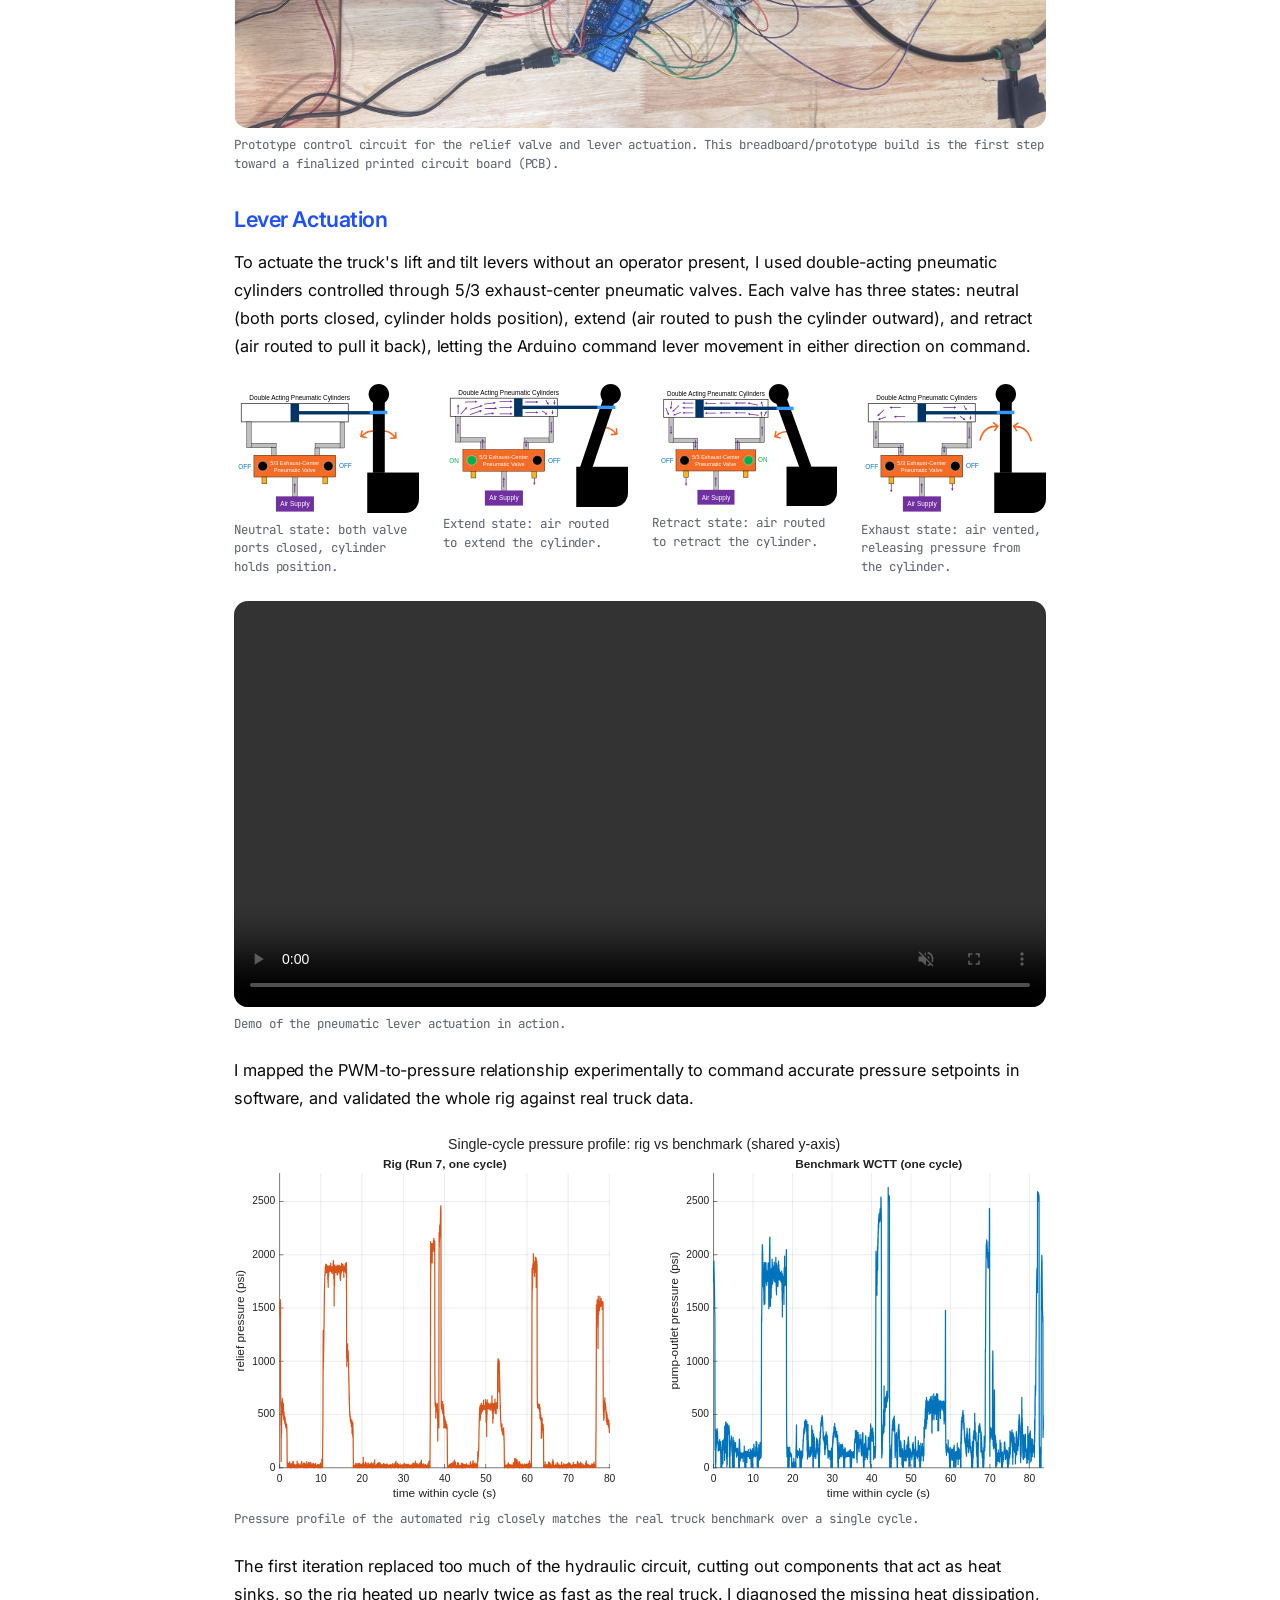
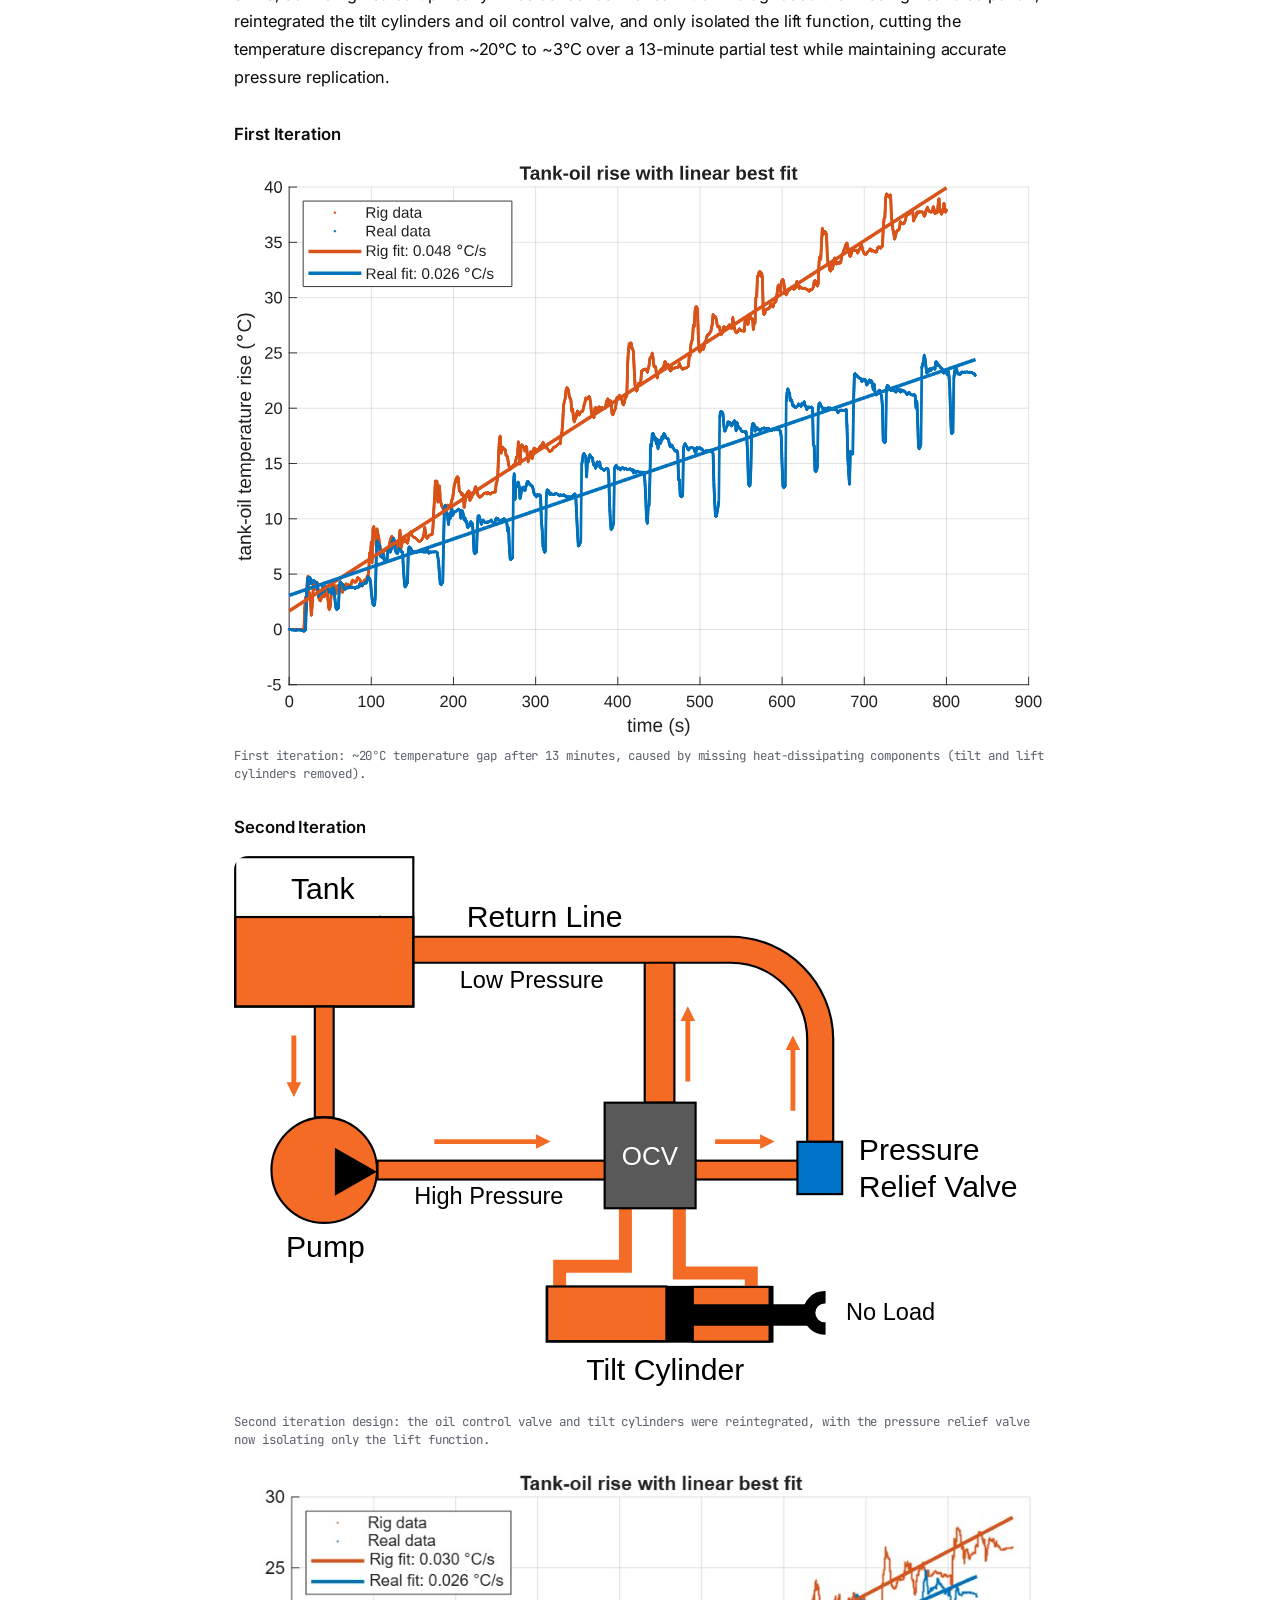
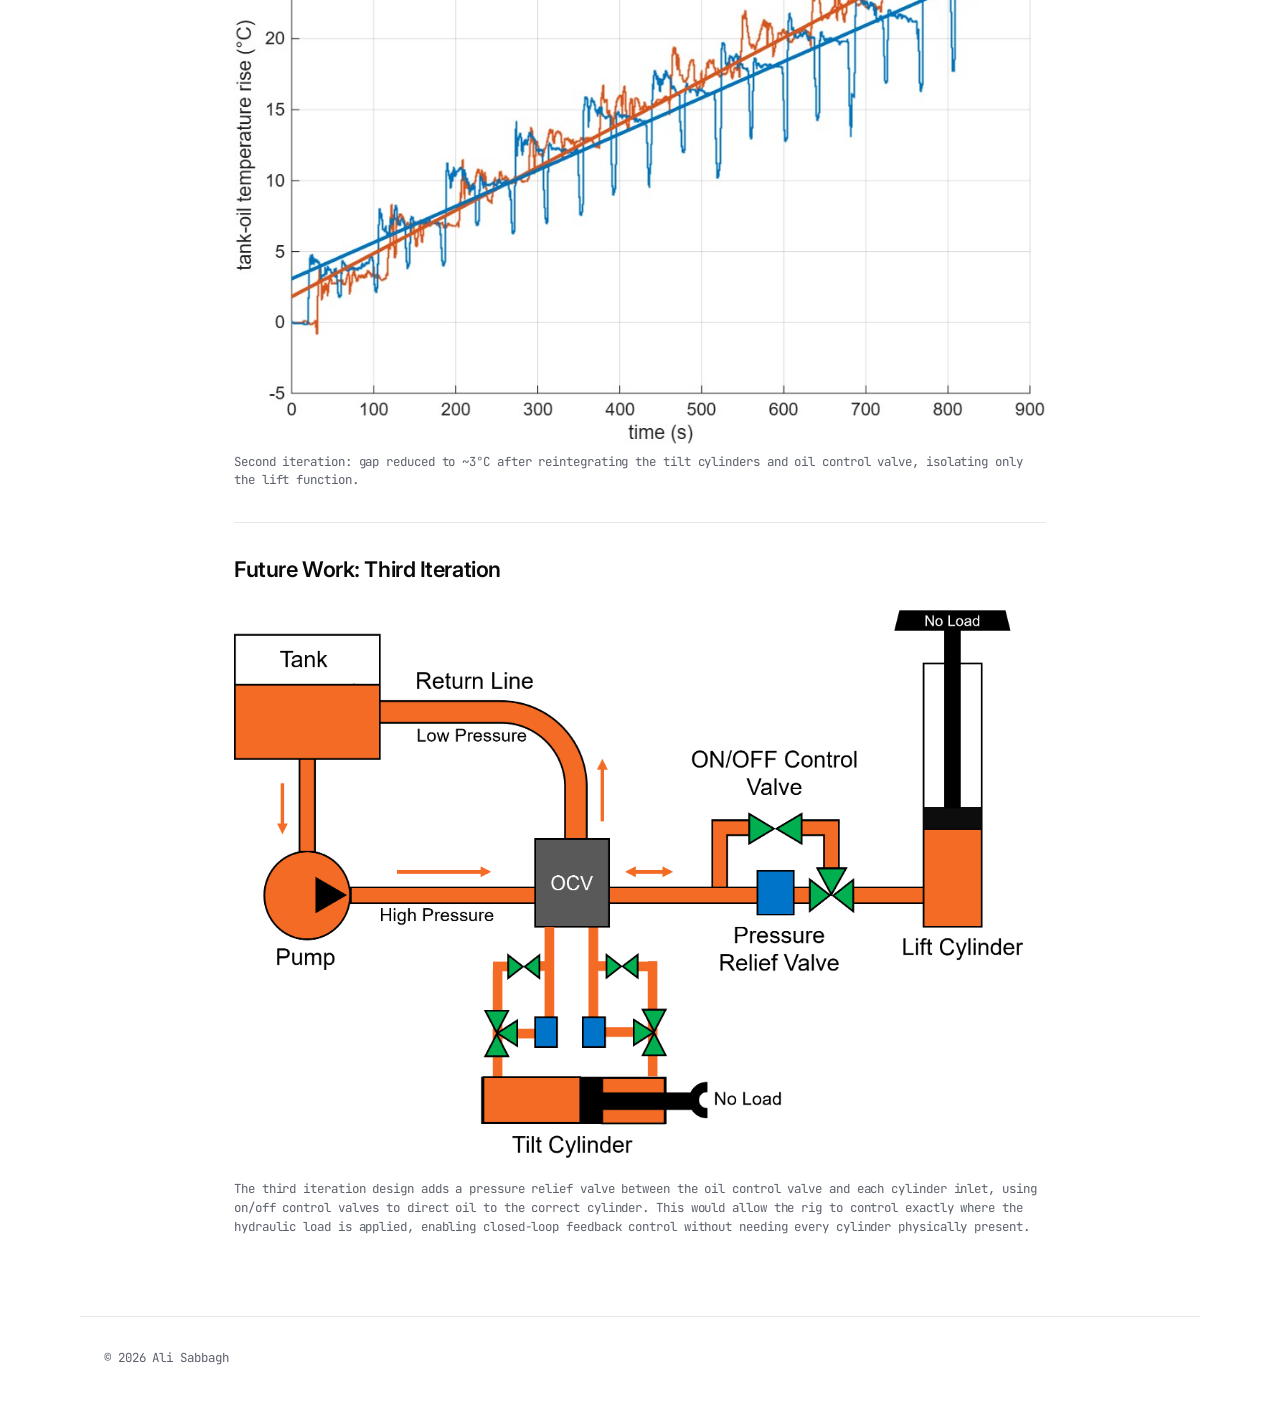
==== commit c1d0563e: "Redesign portfolio: white minimal theme, timeline, centipede hero, grouped work - New white design s" ====
--- a/projects/project-1.html
+++ b/projects/project-1.html
@@ -7,7 +7,7 @@
 
   <link rel="preconnect" href="https://fonts.googleapis.com">
   <link rel="preconnect" href="https://fonts.gstatic.com" crossorigin>
-  <link href="https://fonts.googleapis.com/css2?family=Open+Sans:wght@400;500;600;700&display=swap" rel="stylesheet">
+  <link href="https://fonts.googleapis.com/css2?family=Inter:wght@400;500;600;700&family=JetBrains+Mono:wght@400;500&display=swap" rel="stylesheet">
 
   <link rel="stylesheet" href="../css/style.css">
 </head>
--- a/css/style.css
+++ b/css/style.css
@@ -1,21 +1,26 @@
 /* =========================================================
    Design tokens
-   Swap these values to re-skin the whole site from one place.
+   White canvas, near-black ink, ONE electric-blue accent.
+   Inter for reading, JetBrains Mono only for small "spec sheet"
+   labels (dates, indices, tags) — that's the whole techy vibe.
    ========================================================= */
 :root {
-  --color-bg: #F7F6F3;
-  --color-text: #111111;
-  --color-accent: #1166C0;
-  --color-border: #DDDDDD;
-  --color-muted: #555555;
-
-  --font-base: 'Open Sans', -apple-system, BlinkMacSystemFont, 'Segoe UI', sans-serif;
-
-  --content-max-width: 1000px;
-
-  /* =======================================================
-     Spacing grid — every margin, padding, and gap in this file
-     resolves to one of these. Nothing outside this scale. */
+  --color-bg: #FFFFFF;
+  --color-surface: #F6F7F9;
+  --color-text: #0A0A0B;
+  --color-accent: #1F4FFF;
+  --color-accent-soft: #EEF2FF;
+  --color-border: #E7E8EC;
+  --color-muted: #5B606B;
+
+  --font-base: 'Inter', -apple-system, BlinkMacSystemFont, 'Segoe UI', sans-serif;
+  --font-mono: 'JetBrains Mono', ui-monospace, 'SF Mono', Menlo, Consolas, monospace;
+
+  --content-max-width: 1120px;
+  --radius: 14px;
+  --ease: cubic-bezier(0.2, 0.7, 0.2, 1);
+
+  /* Spacing grid */
   --space-1: 8px;
   --space-2: 16px;
   --space-3: 24px;
@@ -31,54 +36,46 @@
   --content-padding: var(--space-3);
   --nav-height: var(--space-8);
 
-  /* Semantic spacing — named by role, each pinned to a grid step:
-     - space-block:    between content blocks within a section (paragraphs, images, thumbnails)
-     - space-title:    between a section/page title and the content below it
-     - space-subtitle: between a sub-heading and the content it introduces
-     - space-section:  padding between major homepage sections (Hero/About/Projects/Research/Experience) */
   --space-block: var(--space-3);
   --space-title: var(--space-4);
   --space-subtitle: var(--space-2);
-  --space-section: var(--space-12);
-  --space-section-mobile: var(--space-7);
-
-  /* =======================================================
-     Typography scale — size / weight / line-height per level.
-     Line heights run generous (1.5+) for readability in dense
-     technical descriptions. */
-  --text-display-size: 2.5rem;   /* hero name */
+  --space-section: 128px;
+  --space-section-mobile: var(--space-9);
+
+  /* Typography scale */
+  --text-display-size: clamp(2.75rem, 7vw, 5.25rem);
   --text-display-weight: 700;
-  --text-display-line: 1.15;
-
-  --text-h1-size: 2rem;          /* page-level title */
+  --text-display-line: 1.03;
+
+  --text-h1-size: clamp(2rem, 4vw, 2.75rem);
   --text-h1-weight: 700;
-  --text-h1-line: 1.2;
-
-  --text-h2-size: 1.75rem;       /* homepage section titles */
+  --text-h1-line: 1.1;
+
+  --text-h2-size: clamp(1.9rem, 3.4vw, 2.5rem);
   --text-h2-weight: 700;
-  --text-h2-line: 1.25;
-
-  --text-h3-size: 1.3rem;        /* in-page sub-section heading, e.g. "Future Work" */
-  --text-h3-weight: 700;
+  --text-h2-line: 1.15;
+
+  --text-h3-size: 1.35rem;
+  --text-h3-weight: 600;
   --text-h3-line: 1.3;
 
-  --text-subheader-size: 1.05rem; /* e.g. "First Iteration", experience role */
-  --text-subheader-weight: 700;
+  --text-subheader-size: 1.05rem;
+  --text-subheader-weight: 600;
   --text-subheader-line: 1.4;
 
-  --text-body-size: 1rem;
+  --text-body-size: 1.02rem;
   --text-body-weight: 400;
   --text-body-line: 1.7;
 
-  --text-small-size: 0.9rem;      /* nav links, thumbnail subtitles, dates */
+  --text-small-size: 0.9rem;
   --text-small-weight: 400;
   --text-small-line: 1.5;
 
-  --text-caption-size: 0.85rem;   /* image captions, footer */
+  --text-caption-size: 0.85rem;
   --text-caption-weight: 400;
   --text-caption-line: 1.5;
 
-  --text-tag-size: 0.8rem;        /* skill tags */
+  --text-tag-size: 0.75rem;
   --text-tag-weight: 500;
   --text-tag-line: 1.4;
 }
@@ -86,13 +83,10 @@
 /* =========================================================
    Reset
    ========================================================= */
-* {
-  box-sizing: border-box;
-}
+* { box-sizing: border-box; }
 
 html {
   scroll-behavior: smooth;
-  /* Offset anchor scrolling so section tops aren't hidden under the fixed nav */
   scroll-padding-top: var(--nav-height);
 }
 
@@ -105,39 +99,24 @@
   font-weight: var(--text-body-weight);
   line-height: var(--text-body-line);
   -webkit-font-smoothing: antialiased;
-}
-
-img {
-  max-width: 100%;
-  display: block;
-}
-
-a {
-  color: inherit;
-  text-decoration: none;
-}
-
-ul {
-  margin: 0;
-  padding: 0;
-  list-style: none;
-}
-
-h1, h2, h3, p {
-  margin: 0;
-}
-
-/* Respect reduced-motion preferences for every animation/transition on the site */
+  letter-spacing: -0.005em;
+}
+
+::selection { background: var(--color-accent); color: #fff; }
+
+img { max-width: 100%; display: block; }
+a { color: inherit; text-decoration: none; }
+ul { margin: 0; padding: 0; list-style: none; }
+h1, h2, h3, p { margin: 0; }
+
 @media (prefers-reduced-motion: reduce) {
   *, *::before, *::after {
     animation-duration: 0.001ms !important;
     animation-iteration-count: 1 !important;
     transition-duration: 0.001ms !important;
   }
-
-  html {
-    scroll-behavior: auto;
-  }
+  html { scroll-behavior: auto; }
+  .reveal { opacity: 1 !important; transform: none !important; }
 }
 
 /* =========================================================
@@ -149,59 +128,92 @@
   padding: 0 var(--content-padding);
 }
 
-.section {
-  padding: var(--space-section) 0;
-  border-bottom: 1px solid var(--color-border);
-}
-
-.section:last-of-type {
-  border-bottom: none;
-}
-
-/* Left-aligned section title, full width, with content stacked below it
-   (Projects / Research / Experience) */
+.section { padding: var(--space-section) 0; }
+
 .section-layout {
   display: flex;
   flex-direction: column;
-  gap: var(--space-title);
+  gap: var(--space-6);
+}
+
+/* Section header: mono index + title + optional lede */
+.section-head { display: flex; flex-direction: column; gap: var(--space-1); }
+
+.eyebrow {
+  font-family: var(--font-mono);
+  font-size: 0.78rem;
+  font-weight: 500;
+  letter-spacing: 0.08em;
+  text-transform: uppercase;
+  color: var(--color-accent);
 }
 
 .section-heading {
   font-size: var(--text-h2-size);
   font-weight: var(--text-h2-weight);
   line-height: var(--text-h2-line);
-  text-align: left;
-  margin: 0;
-}
-
-.section-layout__content {
-  width: 100%;
-}
-
-/* =========================================================
-   Top navigation
-   Fixed + centered, hairline bottom border instead of a shadow.
+  letter-spacing: -0.03em;
+}
+
+.section-lede {
+  color: var(--color-muted);
+  max-width: 560px;
+  margin-top: var(--space-1);
+}
+
+.section-layout__content { width: 100%; }
+
+/* Scroll reveal (added by main.js; content stays visible without JS) */
+.js .reveal {
+  opacity: 0;
+  transform: translateY(24px);
+  transition: opacity 0.8s var(--ease), transform 0.8s var(--ease);
+  transition-delay: var(--delay, 0ms);
+}
+.js .reveal.is-visible { opacity: 1; transform: none; }
+
+/* =========================================================
+   Top navigation — frosted white bar
    ========================================================= */
 .site-nav {
   position: fixed;
-  top: 0;
-  left: 0;
-  right: 0;
+  top: 0; left: 0; right: 0;
   min-height: var(--nav-height);
   display: flex;
   align-items: center;
   justify-content: center;
-  background-color: var(--color-bg);
-  border-bottom: 1px solid var(--color-border);
+  gap: var(--space-4);
+  background-color: rgba(255, 255, 255, 0.8);
+  -webkit-backdrop-filter: saturate(180%) blur(14px);
+  backdrop-filter: saturate(180%) blur(14px);
+  border-bottom: 1px solid transparent;
   padding: 0 var(--content-padding);
   z-index: 100;
+  transition: border-color 0.3s ease;
+}
+.site-nav.is-scrolled { border-bottom-color: var(--color-border); }
+
+.site-nav__brand {
+  font-family: var(--font-mono);
+  font-weight: 500;
+  font-size: 0.9rem;
+  margin-right: auto;
+  display: inline-flex;
+  align-items: center;
+  gap: 10px;
+}
+.site-nav__brand::before {
+  content: "";
+  width: 9px; height: 9px;
+  background: var(--color-accent);
+  border-radius: 2px;
 }
 
 .site-nav__list {
   display: flex;
   flex-wrap: wrap;
   justify-content: center;
-  gap: 8px 40px;
+  gap: 4px 8px;
 }
 
 .site-nav__link {
@@ -209,259 +221,476 @@
   font-size: var(--text-small-size);
   font-weight: 500;
   line-height: var(--text-small-line);
-  color: var(--color-text);
-  padding: var(--space-1) 0;
-  border-bottom: 1px solid transparent;
-  transition: border-color 0.35s ease, color 0.35s ease;
-}
-
-.site-nav__link:hover,
-.site-nav__link.is-active {
-  color: var(--color-accent);
-  border-bottom-color: var(--color-accent);
-}
-
-/* Push page content below the fixed nav */
-main {
-  padding-top: var(--nav-height);
-}
-
-/* =========================================================
-   Banner
-   Full-width photo; name / tagline sit below it in normal flow.
-   ========================================================= */
-.banner {
+  color: var(--color-muted);
+  padding: 6px 14px;
+  border-radius: 999px;
+  transition: color 0.25s ease, background-color 0.25s ease;
+}
+.site-nav__link:hover { color: var(--color-text); background: var(--color-surface); }
+.site-nav__link.is-active { color: var(--color-text); background: var(--color-surface); }
+
+main { padding-top: var(--nav-height); }
+
+/* =========================================================
+   Hero — big statement over a faint engineering grid
+   ========================================================= */
+.hero {
   position: relative;
-  width: 100%;
-  height: 60vh;
-  min-height: 340px;
+  padding: var(--space-12) 0 var(--space-10);
   overflow: hidden;
 }
-
-.banner__image {
-  width: 100%;
-  height: 100%;
-  object-fit: cover;
-  /* 0% = show the top of the photo, 100% = show the bottom. Nudge this
-     value up or down until the crop looks right. */
-  object-position: center 100%;
-  opacity: 1;
-  animation: fade-in-up 900ms ease-out both;
-}
-
-/* Overlaid on the photo, bottom-anchored, with a dark scrim behind it so
-   the white text stays readable against any part of the image. */
-.banner__caption {
+.hero::before {
+  content: "";
   position: absolute;
-  left: 0;
-  right: 0;
-  bottom: 0;
-  padding: var(--space-4) var(--content-padding) var(--space-5);
-  background: linear-gradient(to top, rgba(17, 17, 17, 0.65), rgba(17, 17, 17, 0));
-  text-align: center;
-  animation: fade-in-up 900ms ease-out 150ms both;
-}
-
-.banner__name {
+  inset: 0;
+  background-image:
+    linear-gradient(to right, rgba(10, 10, 11, 0.05) 1px, transparent 1px),
+    linear-gradient(to bottom, rgba(10, 10, 11, 0.05) 1px, transparent 1px);
+  background-size: 56px 56px;
+  -webkit-mask-image: radial-gradient(ellipse 70% 80% at 70% 30%, #000 0%, transparent 75%);
+  mask-image: radial-gradient(ellipse 70% 80% at 70% 30%, #000 0%, transparent 75%);
+  pointer-events: none;
+}
+
+.hero__inner {
+  position: relative;
+  display: grid;
+  grid-template-columns: 1.35fr 1fr;
+  gap: var(--space-8);
+  align-items: center;
+}
+
+.hero__status {
+  display: inline-flex;
+  align-items: center;
+  gap: 10px;
+  font-family: var(--font-mono);
+  font-size: 0.78rem;
+  color: var(--color-muted);
+  border: 1px solid var(--color-border);
+  background: #fff;
+  border-radius: 999px;
+  padding: 6px 14px;
+  margin-bottom: var(--space-4);
+}
+.hero__status::before {
+  content: "";
+  width: 7px; height: 7px;
+  border-radius: 50%;
+  background: #22C55E;
+  box-shadow: 0 0 0 4px rgba(34, 197, 94, 0.18);
+}
+
+.hero__name {
   font-size: var(--text-display-size);
   font-weight: var(--text-display-weight);
   line-height: var(--text-display-line);
-  color: #FFFFFF;
-  margin-bottom: var(--space-1);
-}
-
-.banner__tagline {
-  font-size: 1.1rem;
+  letter-spacing: -0.045em;
+}
+.hero__name span { color: var(--color-accent); }
+
+.hero__tagline {
+  margin-top: var(--space-4);
+  max-width: 520px;
+  font-size: 1.2rem;
+  line-height: 1.6;
+  color: var(--color-muted);
+}
+.hero__tagline strong { color: var(--color-text); font-weight: 500; }
+
+.hero__actions { display: flex; flex-wrap: wrap; gap: 12px; margin-top: var(--space-5); }
+
+.btn {
+  display: inline-flex;
+  align-items: center;
+  gap: 8px;
+  font-size: 0.95rem;
+  font-weight: 500;
+  padding: 12px 22px;
+  border-radius: 999px;
+  border: 1px solid var(--color-text);
+  transition: transform 0.25s var(--ease), background-color 0.25s ease, color 0.25s ease;
+}
+.btn--primary { background: var(--color-text); color: #fff; }
+.btn--primary:hover { background: var(--color-accent); border-color: var(--color-accent); transform: translateY(-2px); }
+.btn--ghost { border-color: var(--color-border); }
+.btn--ghost:hover { border-color: var(--color-text); transform: translateY(-2px); }
+
+.hero__photo {
+  position: relative;
+  justify-self: end;
+  width: 100%;
+  max-width: 400px;
+}
+.hero__photo img {
+  width: 100%;
+  aspect-ratio: 4 / 5;
+  object-fit: cover;
+  border-radius: 20px;
+  box-shadow: 0 30px 60px -30px rgba(10, 10, 11, 0.35);
+}
+/* corner ticks, like a drawing's registration marks */
+.hero__photo::before,
+.hero__photo::after {
+  content: "";
+  position: absolute;
+  width: 28px; height: 28px;
+  border: 2px solid var(--color-accent);
+  z-index: 1;
+}
+.hero__photo::before { top: -10px; left: -10px; border-right: 0; border-bottom: 0; border-top-left-radius: 8px; }
+.hero__photo::after { bottom: -10px; right: -10px; border-left: 0; border-top: 0; border-bottom-right-radius: 8px; }
+
+/* Impact numbers row */
+.stats {
+  position: relative;
+  display: grid;
+  grid-template-columns: repeat(4, 1fr);
+  margin-top: var(--space-12);
+  border-top: 1px solid var(--color-border);
+}
+.stat { padding: var(--space-4) var(--space-3) 0 0; }
+.stat + .stat { padding-left: var(--space-3); border-left: 1px solid var(--color-border); }
+.stat__value {
+  font-size: clamp(2rem, 4vw, 3rem);
+  font-weight: 700;
+  letter-spacing: -0.04em;
+  line-height: 1.1;
+}
+.stat__label {
+  margin-top: 6px;
+  font-family: var(--font-mono);
+  font-size: 0.74rem;
+  line-height: 1.5;
+  color: var(--color-muted);
+  text-transform: uppercase;
+  letter-spacing: 0.04em;
+}
+
+/* =========================================================
+   Centipede robot: roams the whole hero, behind the content
+   ========================================================= */
+.hero__canvas {
+  position: absolute;
+  inset: 0;
+  width: 100%;
+  height: 100%;
+  pointer-events: none;   /* the page listens for the cursor instead */
+  z-index: 0;
+}
+.hero > .container { position: relative; z-index: 1; }
+.hero__note {
+  display: flex;
+  justify-content: space-between;
+  align-items: center;
+  gap: var(--space-2);
+  flex-wrap: wrap;
+  margin-top: var(--space-8);
+  font-family: var(--font-mono);
+  font-size: 0.74rem;
+  color: var(--color-muted);
+}
+.hero__note a { color: var(--color-accent); }
+.hero__note a:hover { text-decoration: underline; }
+
+/* =========================================================
+   Timeline — vertical, chronological; each card jumps to its work
+   ========================================================= */
+.timeline { display: flex; flex-direction: column; margin-top: var(--space-2); }
+
+.tl-item {
+  display: grid;
+  grid-template-columns: 170px 40px 1fr;
+  align-items: start;
+}
+
+.tl-date {
+  padding-top: 22px;
+  text-align: right;
+  font-family: var(--font-mono);
+  font-size: 0.78rem;
+  line-height: 1.5;
+  color: var(--color-muted);
+}
+
+/* The rail: a hairline with a dot per entry */
+.tl-rail { position: relative; align-self: stretch; }
+.tl-rail::before {
+  content: "";
+  position: absolute;
+  left: 50%; top: 0; bottom: 0;
+  width: 2px;
+  background: #D9DBE2;
+  transform: translateX(-50%);
+}
+.tl-item:first-child .tl-rail::before { top: 28px; }
+.tl-item:last-child .tl-rail::before { bottom: calc(100% - 28px); }
+.tl-rail::after {
+  content: "";
+  position: absolute;
+  left: 50%; top: 23px;
+  width: 11px; height: 11px;
+  border-radius: 50%;
+  background: #fff;
+  border: 2px solid #C3C6D0;
+  transform: translateX(-50%);
+  transition: border-color 0.4s ease, background-color 0.4s ease, box-shadow 0.4s ease;
+}
+.tl-item.is-visible .tl-rail::after { border-color: var(--color-accent); }
+.tl-item:hover .tl-rail::after,
+.tl-item:focus-within .tl-rail::after {
+  background: var(--color-accent);
+  box-shadow: 0 0 0 5px var(--color-accent-soft);
+}
+.tl-item--now .tl-rail::after { background: var(--color-accent); animation: tl-pulse 2.2s ease-out infinite; }
+@keyframes tl-pulse {
+  0% { box-shadow: 0 0 0 0 rgba(31, 79, 255, 0.35); }
+  100% { box-shadow: 0 0 0 10px rgba(31, 79, 255, 0); }
+}
+
+.tl-card {
+  display: block;
+  margin-bottom: var(--space-3);
+  padding: var(--space-3) var(--space-4);
+  border: 1px solid var(--color-border);
+  border-radius: var(--radius);
+  background: #fff;
+  transition: transform 0.4s var(--ease), border-color 0.3s ease, box-shadow 0.4s var(--ease);
+}
+.tl-item:last-child .tl-card { margin-bottom: 0; }
+.tl-card:hover,
+.tl-card:focus-visible {
+  transform: translateX(6px);
+  border-color: var(--color-accent);
+  box-shadow: 0 18px 40px -24px rgba(10, 10, 11, 0.3);
+  outline: none;
+}
+.tl-card__role { font-size: 1.2rem; font-weight: 600; letter-spacing: -0.02em; line-height: 1.3; }
+.tl-card__org { margin-top: 2px; font-size: var(--text-small-size); font-weight: 500; color: var(--color-accent); }
+.tl-card__text { margin-top: var(--space-1); color: var(--color-muted); max-width: 640px; }
+.tl-card__cta {
+  display: inline-block;
+  margin-top: var(--space-2);
+  font-family: var(--font-mono);
+  font-size: 0.78rem;
+  color: var(--color-text);
+  transition: color 0.25s ease, transform 0.3s var(--ease);
+}
+.tl-card:hover .tl-card__cta { color: var(--color-accent); transform: translateX(4px); }
+
+/* =========================================================
+   Project groups (one per experience)
+   ========================================================= */
+.project-groups { display: flex; flex-direction: column; gap: var(--space-12); }
+.project-group { scroll-margin-top: var(--nav-height); }
+.project-group__head {
+  display: flex;
+  justify-content: space-between;
+  align-items: baseline;
+  flex-wrap: wrap;
+  gap: 4px var(--space-3);
+  padding-bottom: var(--space-2);
+  margin-bottom: var(--space-4);
+  border-bottom: 1px solid var(--color-border);
+}
+.project-group__title { font-size: 1.5rem; font-weight: 700; letter-spacing: -0.03em; line-height: 1.2; }
+.project-group__title small {
+  display: block;
+  margin-top: 4px;
+  font-size: var(--text-small-size);
   font-weight: 400;
-  line-height: var(--text-small-line);
-  color: #FFFFFF;
-}
-
-@keyframes fade-in-up {
-  from {
-    opacity: 0;
-    transform: translateY(12px);
-  }
-  to {
-    opacity: 1;
-    transform: none;
-  }
-}
-
-/* =========================================================
-   About
-   Headshot beside bio text; stacks on narrow screens.
-   ========================================================= */
-.about {
+  letter-spacing: 0;
+  color: var(--color-muted);
+}
+.project-group__dates { font-family: var(--font-mono); font-size: 0.78rem; color: var(--color-muted); }
+
+.accent-name { color: var(--color-accent); font-weight: 600; }
+
+/* =========================================================
+   Projects & research — large image cards
+   ========================================================= */
+.thumb-grid {
+  display: grid;
+  grid-template-columns: repeat(2, 1fr);
+  gap: var(--space-5) var(--space-4);
+}
+.thumb-grid--featured { grid-template-columns: 1fr; }
+.thumb-grid--three { grid-template-columns: repeat(3, 1fr); gap: var(--space-4) var(--space-3); }
+
+.thumb { display: block; min-width: 0; counter-increment: card; }
+
+.thumb__image-wrap {
+  position: relative;
+  border-radius: var(--radius);
+  overflow: hidden;
+  background: var(--color-surface);
+  border: 1px solid var(--color-border);
+  transition: transform 0.5s var(--ease), box-shadow 0.5s var(--ease), border-color 0.3s ease;
+}
+
+.thumb__image {
+  width: 100%;
+  aspect-ratio: 16 / 10;
+  object-fit: contain;
+  background-color: var(--color-surface);
+  margin: 0;
+  transition: transform 0.7s var(--ease);
+}
+.thumb__image--fill { object-fit: cover; }
+.thumb__image--inset { padding: var(--space-4); }
+
+.thumb-grid--featured .thumb__image { aspect-ratio: 21 / 9; }
+.thumb-grid--three .thumb__image { aspect-ratio: 4 / 3; }
+
+/* Images that are not wrapped get the same card chrome */
+.thumb > .thumb__image {
+  border-radius: var(--radius);
+  border: 1px solid var(--color-border);
+  margin-bottom: 0;
+}
+
+.thumb__logo {
+  position: absolute;
+  left: var(--space-2);
+  bottom: var(--space-2);
   display: flex;
   align-items: center;
-  gap: var(--space-7);
-}
-
-.about__photo {
-  flex: 0 0 380px;
-  width: 380px;
-  height: 460px;
-  object-fit: cover;
-}
-
-.about__bio {
-  flex: 1;
-  min-width: 0;
-}
-
-.about__bio p + p {
-  margin-top: var(--space-block);
-}
-
-/* Company / lab names called out in the bio */
-.accent-name {
+  padding: 8px 12px;
+  background: rgba(255, 255, 255, 0.92);
+  -webkit-backdrop-filter: blur(8px);
+  backdrop-filter: blur(8px);
+  border-radius: 10px;
+}
+.thumb__logo--white-bg { background: #fff; }
+.thumb__logo img { display: block; height: 20px; width: auto; }
+
+.thumb:hover .thumb__image-wrap {
+  transform: translateY(-6px);
+  border-color: transparent;
+  box-shadow: 0 24px 48px -24px rgba(10, 10, 11, 0.28), 0 0 0 1px var(--color-accent);
+}
+.thumb:hover .thumb__image { transform: scale(1.03); }
+.thumb > .thumb__image { transition: transform 0.5s var(--ease), box-shadow 0.5s var(--ease); }
+.thumb:hover > .thumb__image {
+  transform: translateY(-6px);
+  box-shadow: 0 24px 48px -24px rgba(10, 10, 11, 0.28), 0 0 0 1px var(--color-accent);
+}
+
+.thumb__meta {
+  display: flex;
+  align-items: baseline;
+  gap: var(--space-2);
+  margin-top: var(--space-2);
+}
+.thumb__index {
+  font-family: var(--font-mono);
+  font-size: 0.78rem;
   color: var(--color-accent);
-  font-weight: 700;
-}
-
-/* =========================================================
-   Grids (Projects / Research)
-   Plain thumbnails, no card chrome.
-   ========================================================= */
-.thumb-grid {
-  display: grid;
-  grid-template-columns: repeat(auto-fit, minmax(220px, 1fr));
-  gap: var(--space-block);
-}
-
-/* Projects: fixed 2 columns so 6 thumbnails form a 2x3 grid */
-.thumb-grid--projects {
-  grid-template-columns: repeat(2, 1fr);
-}
-
-/* Research: exactly 2 thumbnails, stretched to fill the content column */
-.thumb-grid--research {
-  grid-template-columns: repeat(2, 1fr);
-}
-
-.thumb {
-  display: block;
-  min-width: 0;
-}
-
-.thumb__image {
-  width: 100%;
-  aspect-ratio: 4 / 3;
-  object-fit: contain;
-  background-color: #FFFFFF;
-  border: 1px solid var(--color-accent);
-  margin-bottom: var(--space-1);
-  transition: opacity 0.35s ease;
-}
-
-/* One-off: insets the image slightly so it doesn't touch the border on all
-   sides when its aspect ratio is close to the thumbnail box's own 4:3. */
-.thumb__image--inset {
-  padding: var(--space-2);
-}
-
-/* Positions a small company/lab logo badge over the bottom-left corner
-   of a thumbnail image */
-.thumb__image-wrap {
-  position: relative;
-}
-
-.thumb__logo {
-  position: absolute;
-  left: var(--space-1);
-  bottom: var(--space-1);
-  display: flex;
-  align-items: center;
-  padding: var(--space-1);
-}
-
-/* One-off: a white backing for a logo that isn't already transparent */
-.thumb__logo--white-bg {
-  background-color: #FFFFFF;
-}
-
-.thumb__logo img {
-  display: block;
-  height: 20px;
-  width: auto;
-}
-
-.thumb:hover .thumb__image {
-  opacity: 0.85;
-}
-
-/* Fills the thumbnail box edge-to-edge instead of showing the whole image
-   uncropped — used where the source image should fill the frame. */
-.thumb__image--fill {
-  object-fit: cover;
-}
-
+}
 .thumb__title {
-  font-size: var(--text-body-size);
-  font-weight: 700;
-  line-height: var(--text-subheader-line);
-}
+  font-size: 1.2rem;
+  font-weight: 600;
+  line-height: 1.3;
+  letter-spacing: -0.02em;
+  display: inline-flex;
+  gap: 8px;
+  align-items: baseline;
+}
+.thumb__title::after {
+  content: "\2197";
+  color: var(--color-muted);
+  opacity: 0;
+  transform: translate(-4px, 4px);
+  transition: opacity 0.3s ease, transform 0.3s var(--ease);
+}
+.thumb:hover .thumb__title::after { opacity: 1; transform: none; color: var(--color-accent); }
 
 .thumb__subtitle {
   font-size: var(--text-small-size);
   line-height: var(--text-small-line);
   color: var(--color-muted);
-  margin-top: 0;
-}
-
-/* =========================================================
-   Experience
-   Simple list of entries separated by hairlines.
-   ========================================================= */
-.experience-list {
-  display: flex;
-  flex-direction: column;
-}
+  margin-top: 4px;
+}
+.thumb__meta + .thumb__subtitle { padding-left: 2.6rem; margin-top: 2px; }
+
+/* =========================================================
+   Experience — timeline
+   ========================================================= */
+.experience-list { display: flex; flex-direction: column; }
 
 .experience-item {
-  display: flex;
-  justify-content: space-between;
-  gap: var(--space-3);
-  padding: var(--space-3) 0;
+  display: grid;
+  grid-template-columns: 200px 1fr;
+  gap: var(--space-4);
+  padding: var(--space-5) 0;
   border-top: 1px solid var(--color-border);
 }
-
-.experience-list .experience-item:last-child {
-  border-bottom: 1px solid var(--color-border);
-}
-
-.experience-item__main {
-  flex: 1;
+.experience-list .experience-item:last-child { border-bottom: 1px solid var(--color-border); }
+
+.experience-item__main { order: 2; }
+.experience-item__dates {
+  order: 1;
+  font-family: var(--font-mono);
+  font-size: 0.8rem;
+  line-height: 1.6;
+  color: var(--color-muted);
+  padding-top: 4px;
 }
 
 .experience-item__role {
-  font-size: var(--text-subheader-size);
-  font-weight: var(--text-subheader-weight);
-  line-height: var(--text-subheader-line);
-}
-
+  font-size: 1.25rem;
+  font-weight: 600;
+  letter-spacing: -0.02em;
+  line-height: 1.3;
+}
 .experience-item__org {
   font-size: var(--text-small-size);
-  line-height: var(--text-small-line);
   color: var(--color-accent);
   font-weight: 500;
-  margin-top: 0;
-}
-
+  margin-top: 4px;
+}
 .experience-item__description {
-  margin-top: var(--space-1);
-  color: var(--color-muted);
-}
-
-.experience-item__dates {
-  flex: 0 0 auto;
-  font-size: var(--text-small-size);
-  line-height: var(--text-small-line);
-  color: var(--color-muted);
-  white-space: nowrap;
-  padding-top: 0;
-}
+  margin-top: var(--space-2);
+  color: var(--color-muted);
+  max-width: 680px;
+}
+
+/* =========================================================
+   Closing call-to-action
+   ========================================================= */
+.cta {
+  padding: var(--space-10) 0 var(--space-12);
+  text-align: left;
+}
+.cta__box {
+  background: var(--color-text);
+  color: #fff;
+  border-radius: 28px;
+  padding: clamp(40px, 7vw, 88px);
+  position: relative;
+  overflow: hidden;
+}
+.cta__box::before {
+  content: "";
+  position: absolute;
+  inset: 0;
+  background-image:
+    linear-gradient(to right, rgba(255, 255, 255, 0.07) 1px, transparent 1px),
+    linear-gradient(to bottom, rgba(255, 255, 255, 0.07) 1px, transparent 1px);
+  background-size: 48px 48px;
+  -webkit-mask-image: radial-gradient(ellipse 60% 100% at 100% 0%, #000, transparent 70%);
+  mask-image: radial-gradient(ellipse 60% 100% at 100% 0%, #000, transparent 70%);
+}
+.cta__title {
+  position: relative;
+  font-size: var(--text-h2-size);
+  line-height: 1.1;
+  letter-spacing: -0.035em;
+  max-width: 640px;
+}
+.cta__text { position: relative; margin-top: var(--space-2); color: rgba(255, 255, 255, 0.65); max-width: 460px; }
+.cta__box .btn { position: relative; margin-top: var(--space-4); background: #fff; color: var(--color-text); border-color: #fff; }
+.cta__box .btn:hover { background: var(--color-accent); border-color: var(--color-accent); color: #fff; transform: translateY(-2px); }
 
 /* =========================================================
    Simple sub-page layout (project / research detail pages)
@@ -757,6 +986,14 @@
 /* Crops a portrait-orientation (phone-shot) video into a compact box
    instead of letterboxing it at full height; object-fit: cover trims the
    top/bottom of the frame like the page-hero image crop does. */
+/* Tall phone video shown uncropped at a comfortable width */
+.content-video--tall {
+  width: 100%;
+  max-width: 340px;
+  height: auto;
+  margin: 0 auto;
+}
+
 .content-video--portrait {
   width: 100%;
   max-width: 320px;
@@ -846,113 +1083,123 @@
   border-top: 1px solid var(--color-border);
 }
 
+
+/* =========================================================
+   Sub-page refinements (project / research detail pages)
+   Overrides that bring the older rules in line with the new look.
+   ========================================================= */
+.page-body { max-width: 860px; }
+
+.back-link {
+  font-family: var(--font-mono);
+  font-size: 0.8rem;
+  color: var(--color-muted);
+  border-bottom: 0;
+  padding: 6px 14px 6px 12px;
+  border: 1px solid var(--color-border);
+  border-radius: 999px;
+  transition: color 0.25s ease, border-color 0.25s ease;
+}
+.back-link::before { content: "\2190  "; }
+.back-link:hover { color: var(--color-accent); border-color: var(--color-accent); }
+
+.page-title { letter-spacing: -0.035em; }
+
+.page-hero, .content-image, .content-video { border-radius: var(--radius); }
+.content-video { background-color: var(--color-surface); }
+
+.skills-label {
+  font-family: var(--font-mono);
+  font-size: 0.75rem;
+  letter-spacing: 0.08em;
+  text-transform: uppercase;
+  color: var(--color-accent);
+}
+.skills-list li {
+  padding: 5px 12px;
+  border: 1px solid var(--color-border);
+  border-radius: 999px;
+  background: var(--color-surface);
+  color: var(--color-text);
+  font-family: var(--font-mono);
+}
+
+.content-heading { letter-spacing: -0.02em; }
+.content-caption { font-family: var(--font-mono); font-size: 0.78rem; }
+
+.flow__step { border-radius: 10px; background: var(--color-surface); border-color: transparent; }
+.data-table th { font-family: var(--font-mono); font-size: 0.75rem; text-transform: uppercase; letter-spacing: 0.05em; color: var(--color-muted); }
+
+.future-work { border-top-color: var(--color-border); }
+
 /* =========================================================
    Footer
    ========================================================= */
 .site-footer {
-  text-align: center;
-  padding: var(--space-4) 0;
-  color: var(--color-muted);
-  font-size: var(--text-caption-size);
+  display: flex;
+  justify-content: space-between;
+  gap: var(--space-2);
+  max-width: var(--content-max-width);
+  margin: 0 auto;
+  padding: var(--space-4) var(--content-padding) var(--space-5);
+  border-top: 1px solid var(--color-border);
+  color: var(--color-muted);
+  font-family: var(--font-mono);
+  font-size: 0.78rem;
   line-height: var(--text-caption-line);
 }
+.site-footer a:hover { color: var(--color-accent); }
 
 /* =========================================================
    Responsive
    ========================================================= */
-
-/* Tablet (iPad portrait and similar): the fixed-width headshot leaves the
-   bio column too narrow at these widths, so shrink it instead of stacking. */
-@media (max-width: 820px) {
-  .about__photo {
-    flex-basis: 260px;
-    width: 260px;
-    height: 320px;
-  }
-
-  .diagram-grid {
-    grid-template-columns: repeat(2, 1fr);
-  }
+@media (max-width: 900px) {
+  .hero__inner { grid-template-columns: 1fr; gap: var(--space-6); }
+  .hero__photo { justify-self: start; max-width: 320px; }
+  .thumb-grid--three { grid-template-columns: repeat(2, 1fr); }
+  .stats { grid-template-columns: repeat(2, 1fr); }
+  .stat:nth-child(3) { border-left: 0; padding-left: 0; }
+  .stat:nth-child(n+3) { border-top: 1px solid var(--color-border); margin-top: var(--space-3); }
+  .diagram-grid { grid-template-columns: repeat(2, 1fr); }
 }
 
 @media (max-width: 640px) {
-  .site-nav__list {
-    gap: 8px 16px;
-  }
-
-  .about {
-    flex-direction: column;
-    text-align: center;
-  }
-
-  .about__photo {
-    width: 100%;
-    max-width: 320px;
-    height: auto;
-    aspect-ratio: 380 / 460;
-  }
+  .section { padding: var(--space-section-mobile) 0; }
+  .hero { padding-top: var(--space-8); }
+  .site-nav { gap: var(--space-1); }
+  .site-nav__brand { display: none; }
+  .site-nav__list { flex-wrap: nowrap; gap: 0; }
+  .site-nav__link { padding: 6px 8px; font-size: 0.84rem; }
 
   .thumb-grid--projects,
-  .thumb-grid--research {
-    grid-template-columns: 1fr;
-  }
-
-  .image-pair {
-    grid-template-columns: 1fr;
-  }
-
-  .image-pair .content-image {
-    height: 220px;
-  }
-
-  .diagram-grid {
-    grid-template-columns: 1fr;
-  }
-
-  .flow {
-    grid-template-columns: 1fr;
-  }
-
-  .flow__column--new {
-    border-left: none;
-    border-top: 1px solid var(--color-border);
-    padding-left: 0;
-    padding-top: var(--space-4);
-  }
-
-  .stat-highlight {
-    font-size: 1.5rem;
-  }
-
-  .experience-item {
-    flex-direction: column;
-  }
-
-  .banner__name {
-    font-size: 1.9rem;
-  }
-
-  .banner__tagline {
-    font-size: 1rem;
-  }
-
-  .section-heading {
-    font-size: 1.5rem;
-  }
-
-  .page-title {
-    font-size: 1.6rem;
-  }
-
-  .content-heading {
-    font-size: 1.15rem;
-  }
-
-  .content-subheading {
-    font-size: 1rem;
-  }
-
-  .section {
-    padding: var(--space-section-mobile) 0;
-  }
-}
+  .thumb-grid--three,
+  .thumb-grid--research { grid-template-columns: 1fr; }
+  .thumb-grid--featured .thumb__image { aspect-ratio: 16 / 10; }
+  .project-groups { gap: var(--space-10); }
+
+  .tl-item { grid-template-columns: 28px 1fr; }
+  .tl-date { grid-column: 2; grid-row: 1; text-align: left; padding: 0 0 6px; }
+  .tl-rail { grid-column: 1; grid-row: 1 / span 2; }
+  .tl-card { grid-column: 2; grid-row: 2; padding: var(--space-2) var(--space-3); }
+  .tl-card:hover { transform: none; }
+  .tl-rail::after { top: 5px; }
+  .tl-item:first-child .tl-rail::before { top: 10px; }
+  .tl-item:last-child .tl-rail::before { bottom: calc(100% - 10px); }
+
+  .experience-item { grid-template-columns: 1fr; gap: var(--space-1); }
+  .experience-item__dates { order: 0; }
+  .experience-item__main { order: 1; }
+
+  .image-pair { grid-template-columns: 1fr; }
+  .image-pair .content-image { height: 220px; }
+  .diagram-grid { grid-template-columns: 1fr; }
+  .flow { grid-template-columns: 1fr; }
+  .flow__column--new { border-left: none; border-top: 1px solid var(--color-border); padding-left: 0; padding-top: var(--space-4); }
+  .stat-highlight { font-size: 1.5rem; }
+  .content-heading { font-size: 1.15rem; }
+  .content-subheading { font-size: 1rem; }
+  .site-footer { flex-direction: column; }
+}
+
+/* Group titles can link to the lab's overview page */
+.project-group__title a:hover { color: var(--color-accent); }
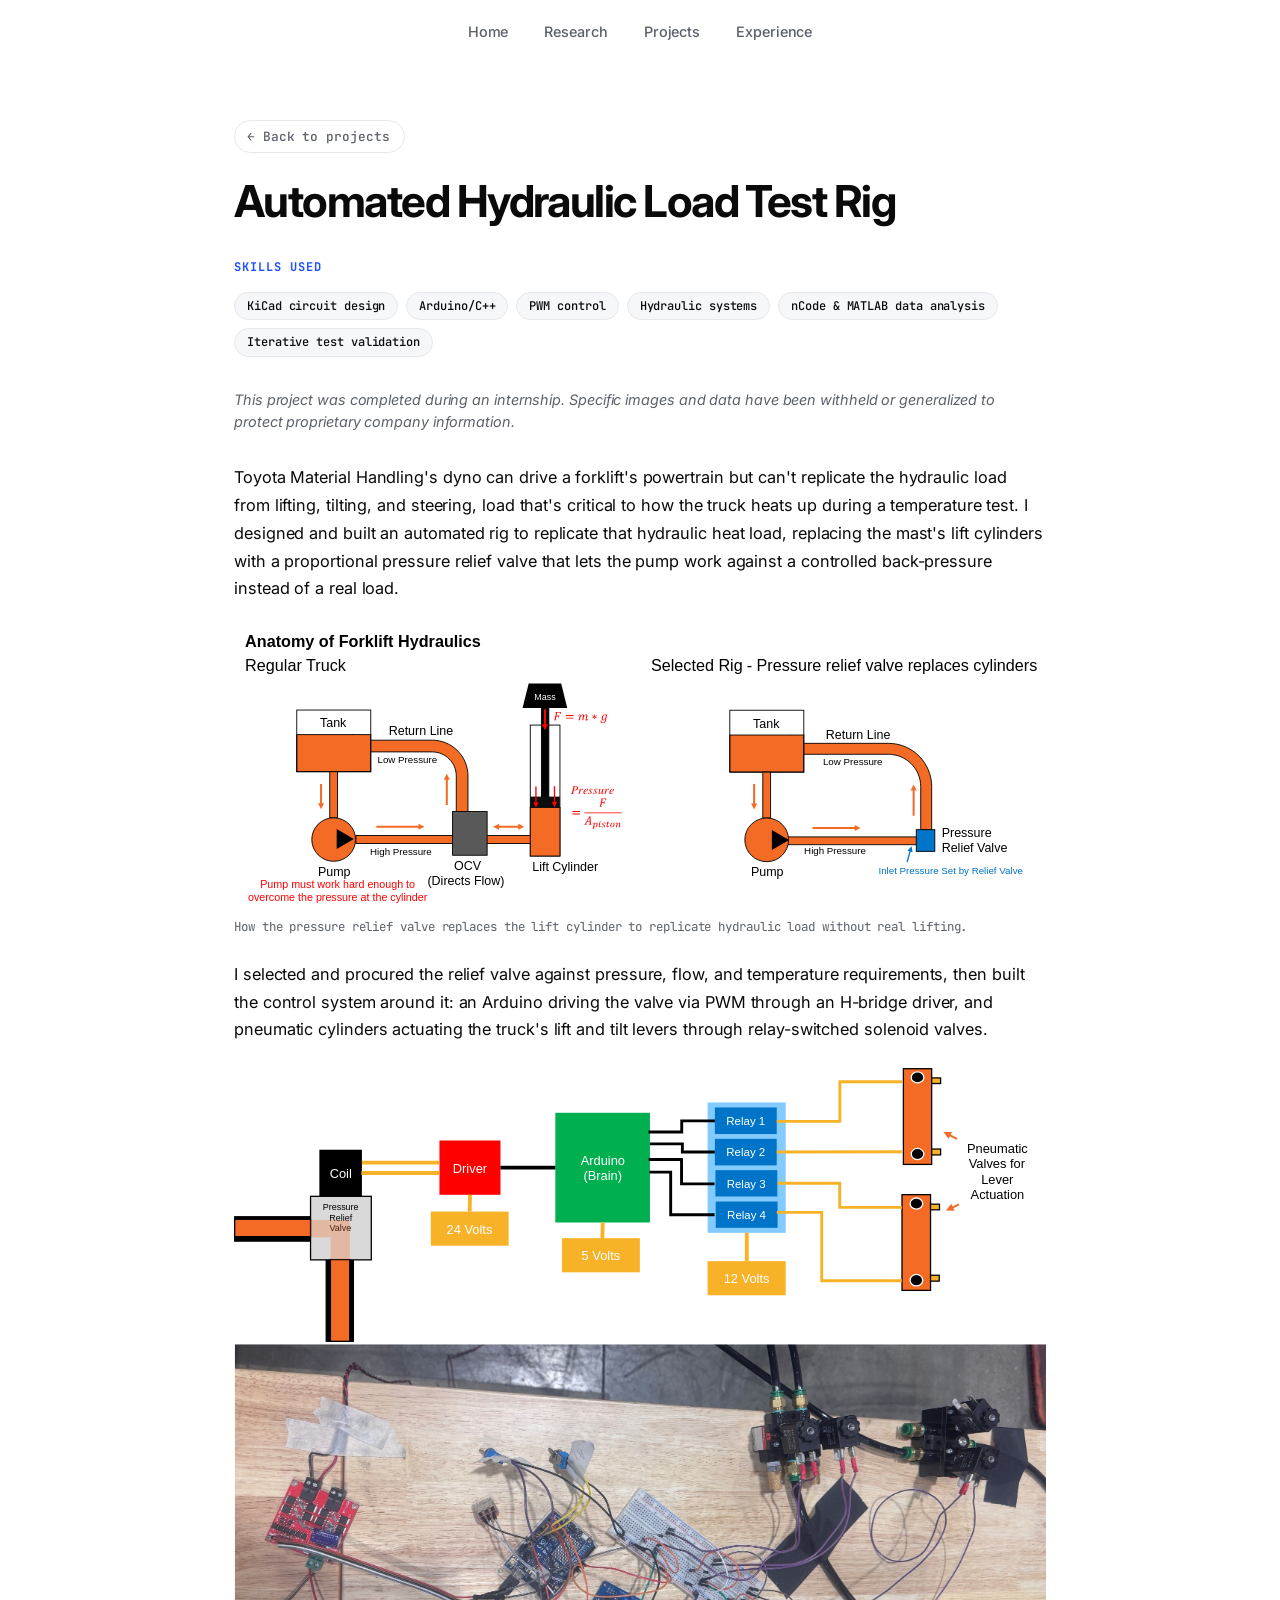
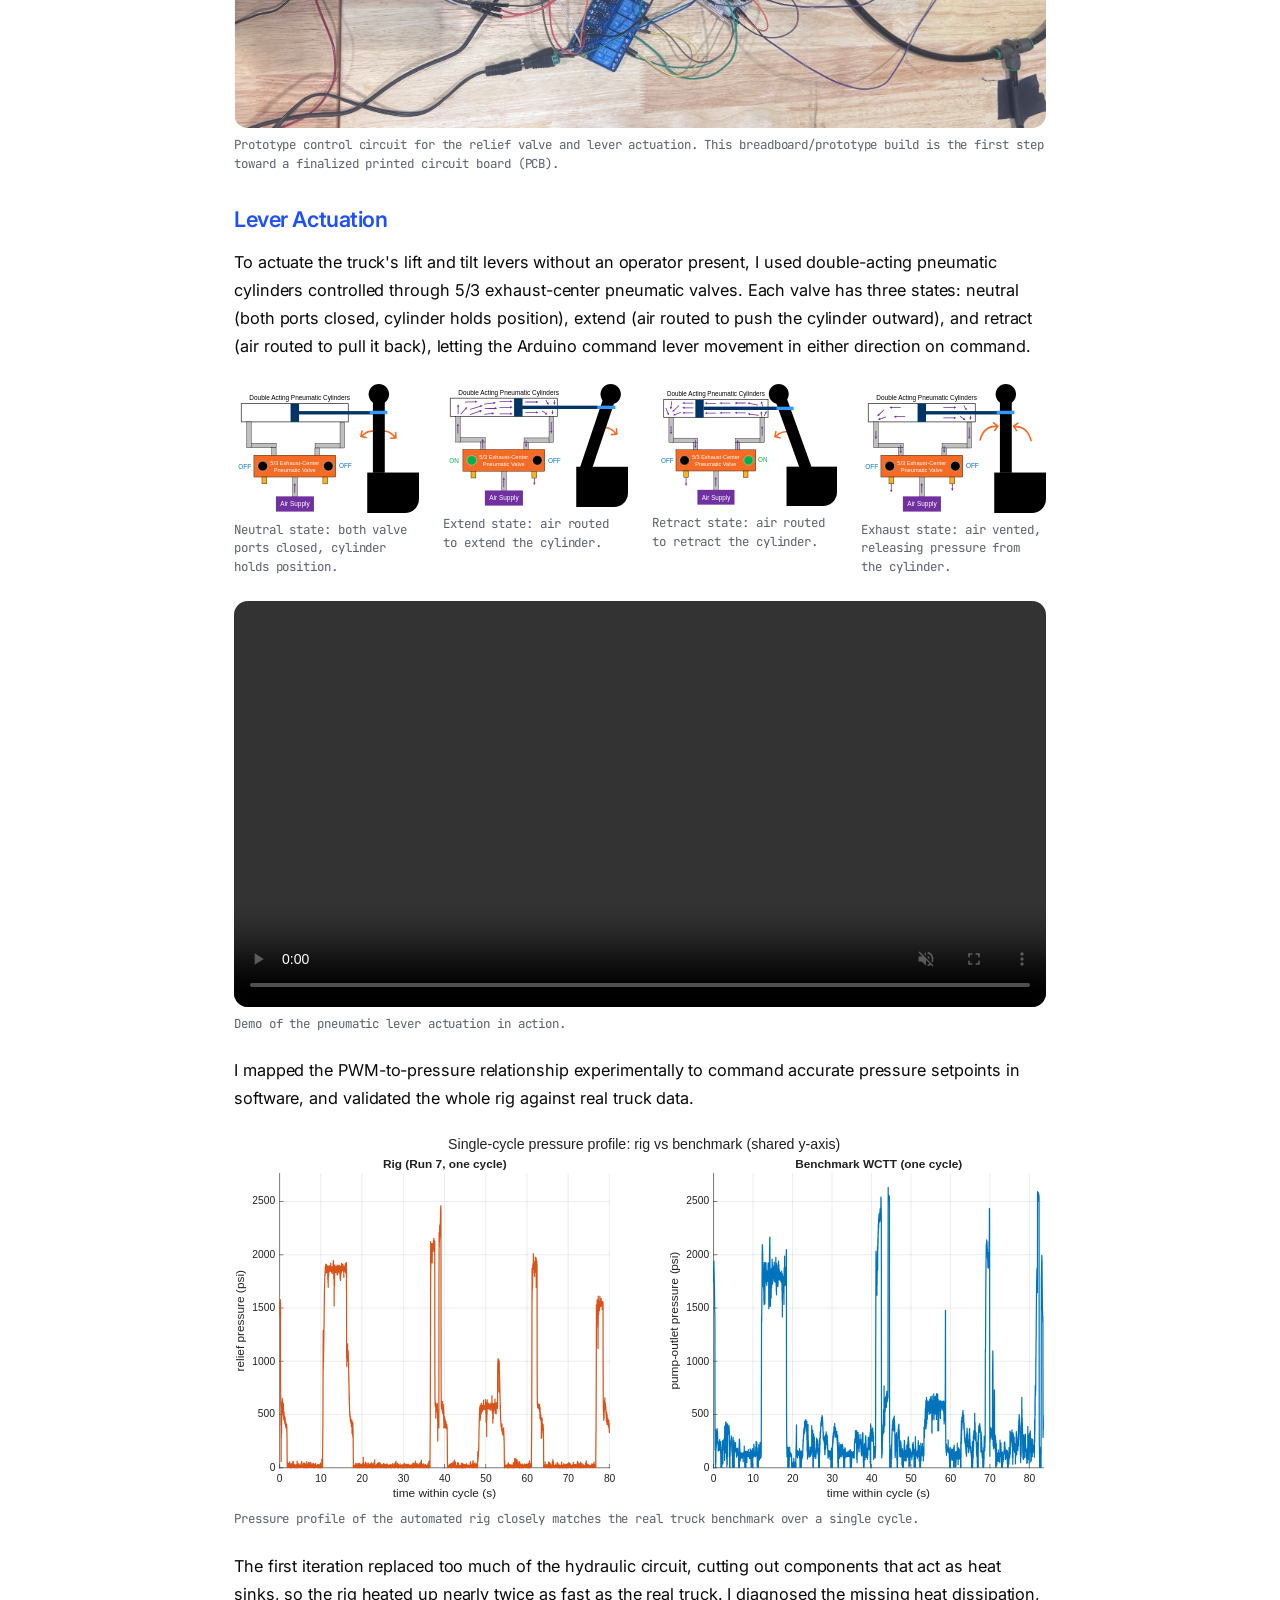
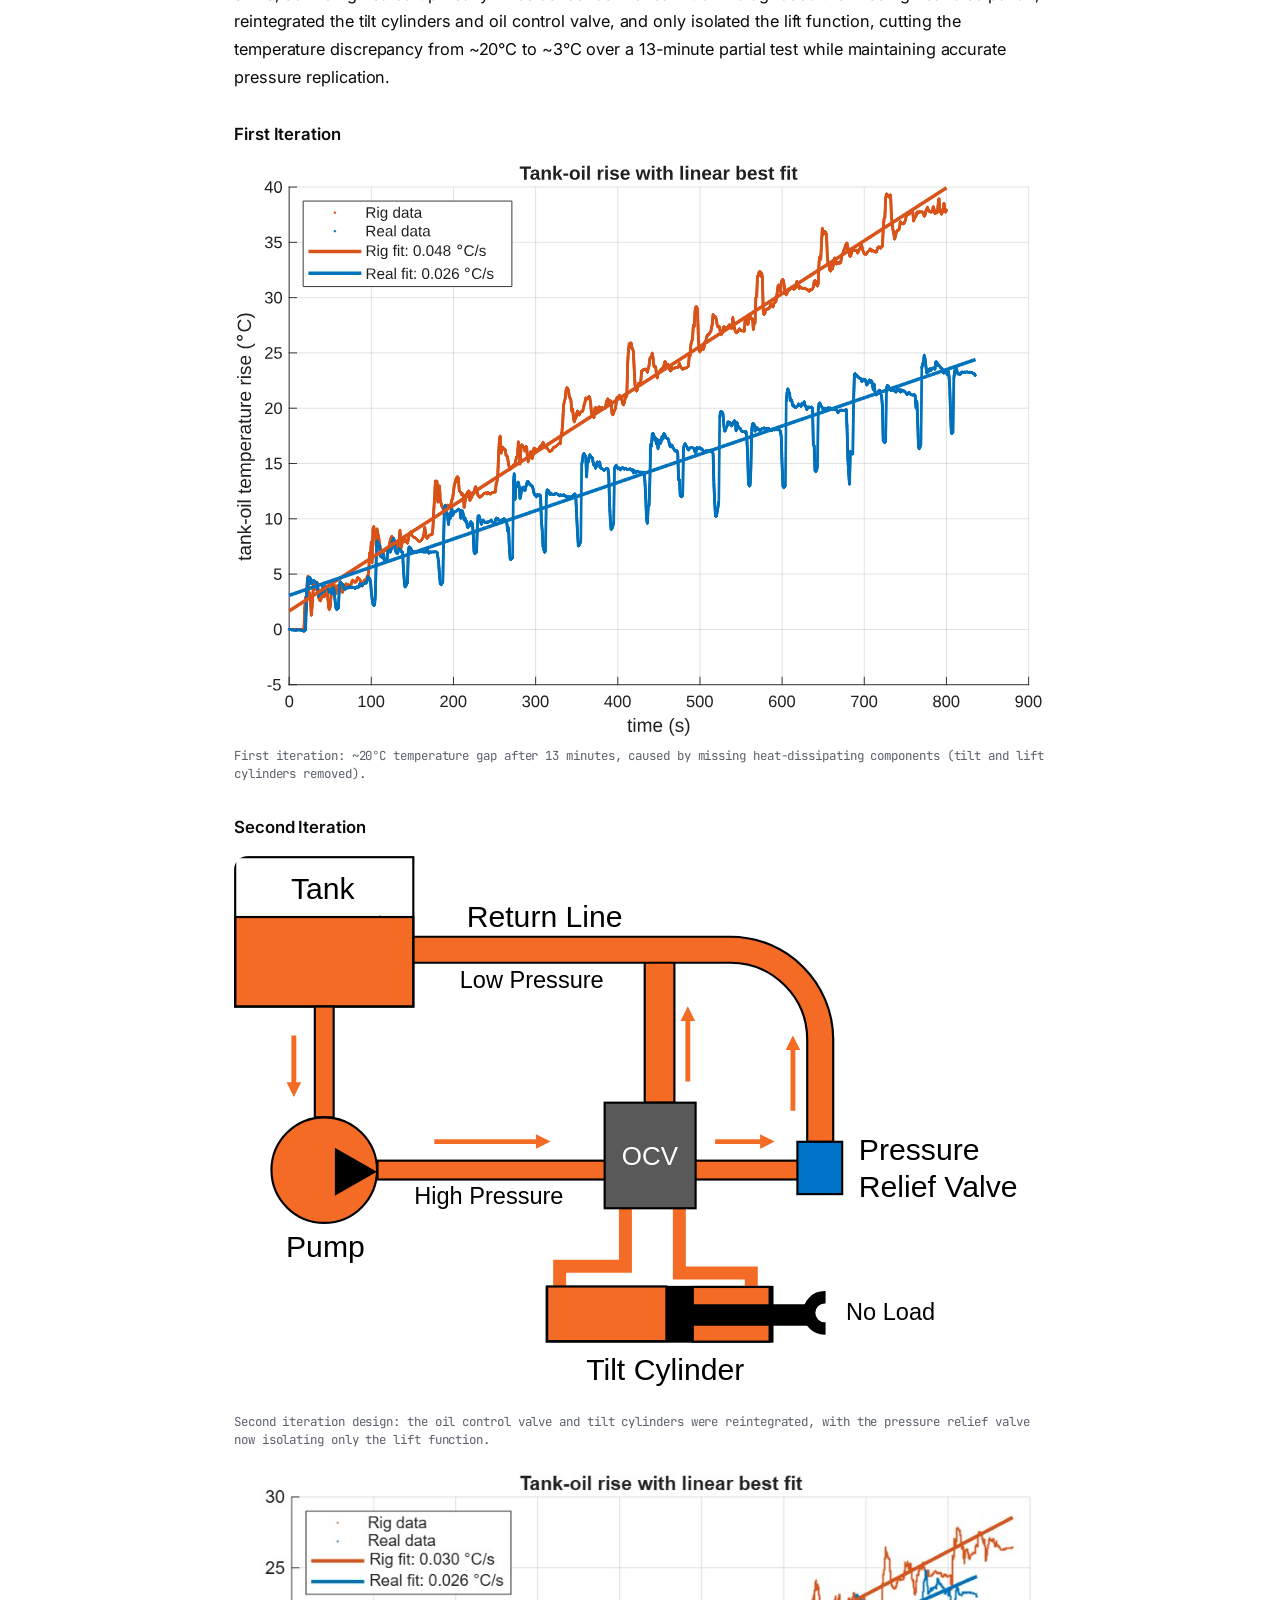
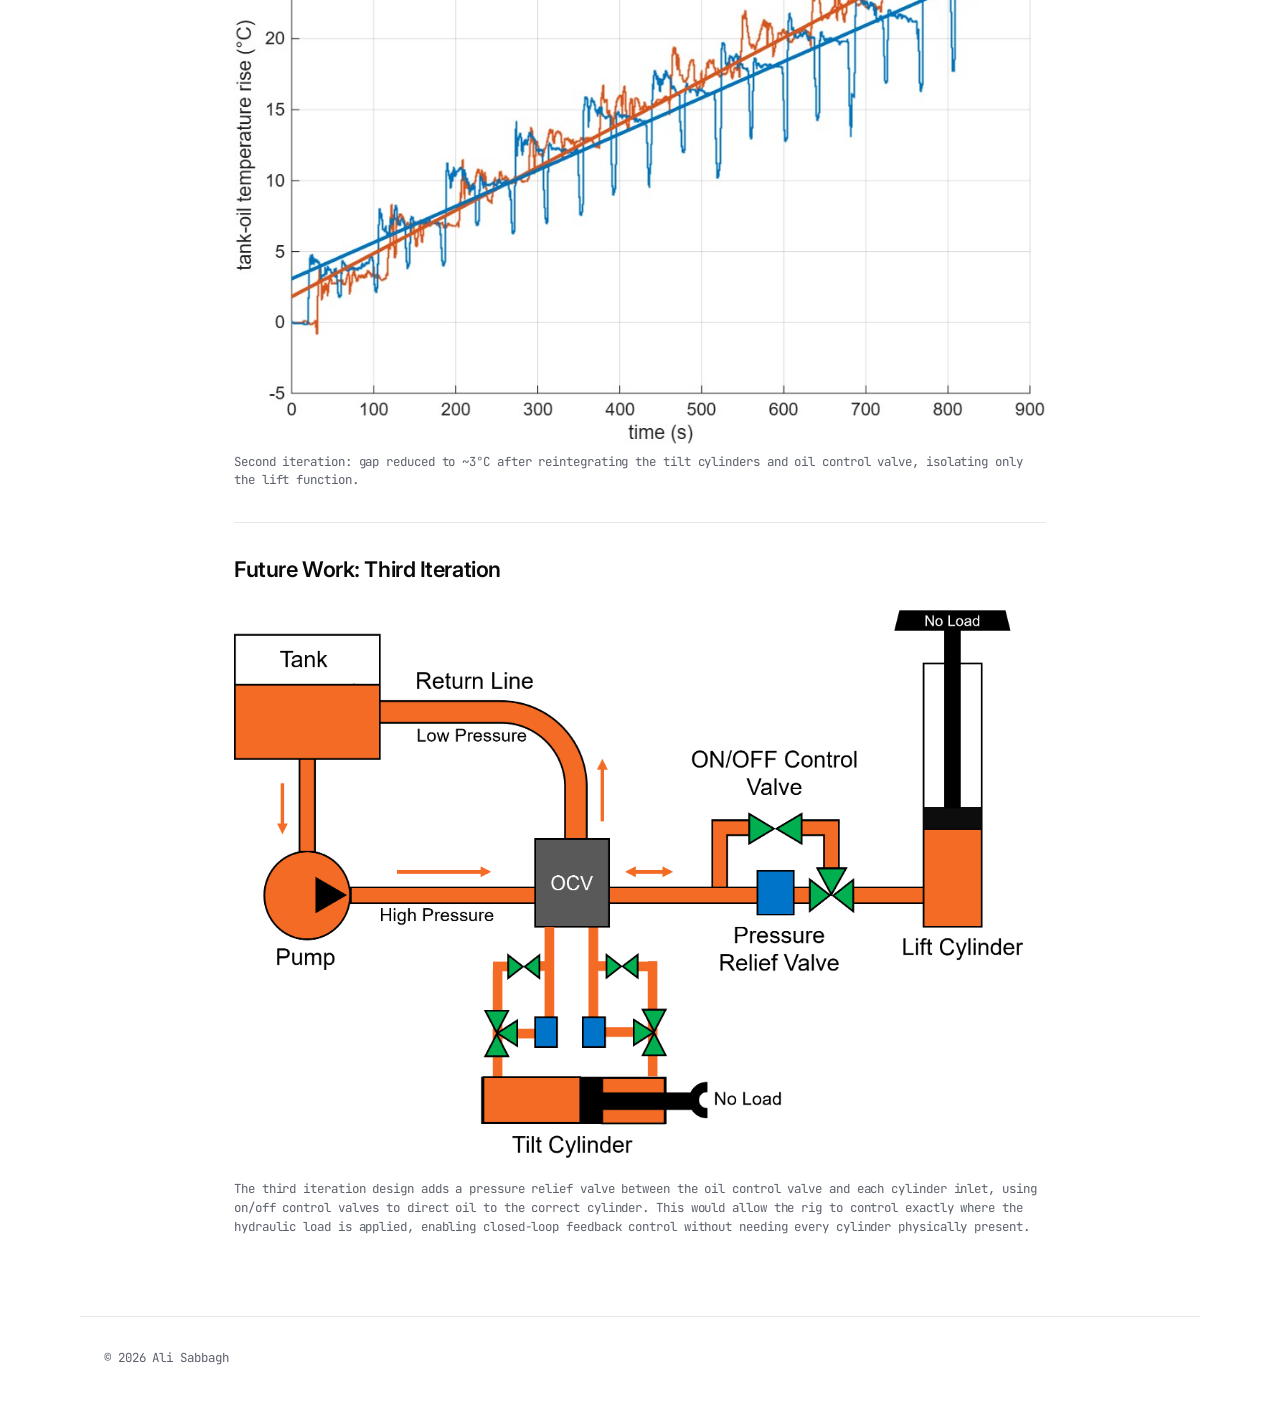
==== commit c0749181: "Put Research above Projects for grad school applications - Reorder homepage sections, nav, and secti" ====
--- a/projects/project-1.html
+++ b/projects/project-1.html
@@ -16,8 +16,8 @@
   <nav class="site-nav">
     <ul class="site-nav__list">
       <li><a class="site-nav__link" href="../index.html#home">Home</a></li>
+      <li><a class="site-nav__link" href="../index.html#research">Research</a></li>
       <li><a class="site-nav__link" href="../index.html#projects">Projects</a></li>
-      <li><a class="site-nav__link" href="../index.html#research">Research</a></li>
       <li><a class="site-nav__link" href="../index.html#experience">Experience</a></li>
     </ul>
   </nav>
